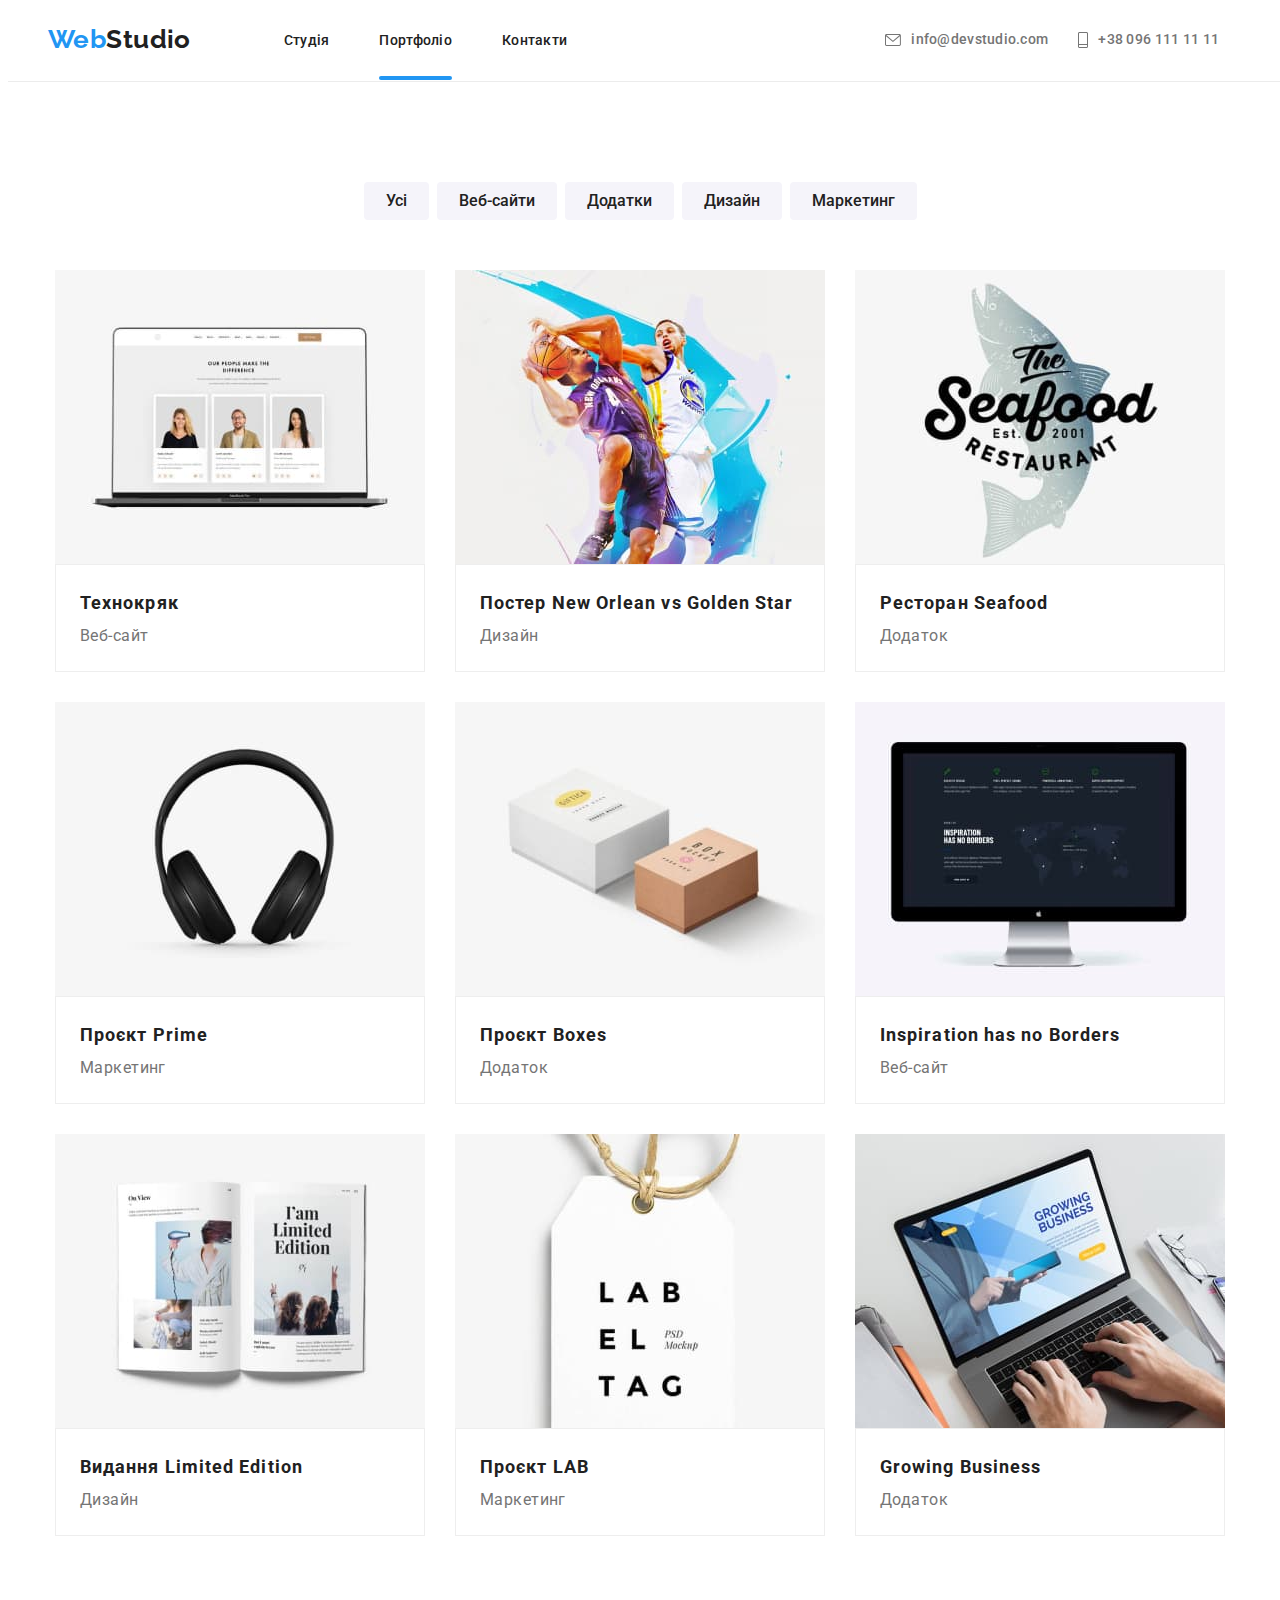
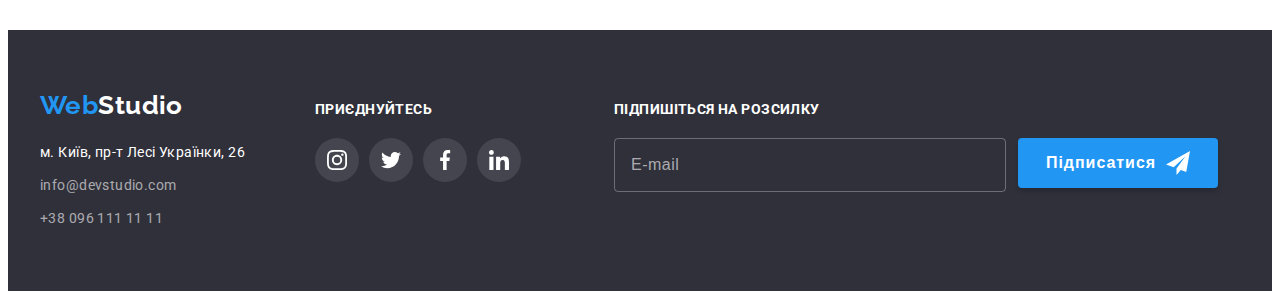
==== portfolio.html @ a0967f80 "start" ====
<!DOCTYPE html>
<html lang="uk">
    <head>
        <meta charset="UTF-8">
        <meta http-equiv="X-UA-Compatible" content="IE=edge">
        <meta name="viewport" content="width=device-width, initial-scale=1.0">
        
        <link rel="preconnect" href="https://fonts.googleapis.com">
        <link rel="preconnect" href="https://fonts.gstatic.com" crossorigin>
        <link href="https://fonts.googleapis.com/css2?family=Raleway:wght@700&family=Roboto:wght@400;500;700;900&display=swap" rel="stylesheet">

        <link rel="stylesheet" href="https://cdnjs.cloudflare.com/ajax/libs/modern-normalize/1.1.0/modern-normalize.min.css" integrity="sha512-wpPYUAdjBVSE4KJnH1VR1HeZfpl1ub8YT/NKx4PuQ5NmX2tKuGu6U/JRp5y+Y8XG2tV+wKQpNHVUX03MfMFn9Q==" crossorigin="anonymous" referrerpolicy="no-referrer" />

        <link rel="stylesheet" href="./styles/styles.css">

        <title>WebStudio</title>
    </head>

    <body>
      <header class="header">
        <div class="container">
          <nav class="header-navigation">
            <a class="logo header-logo" href="index.html"> Web<span class="word-studio-1">Studio</span></a>
              <ul class="header-list">
                <li class="header-item"><a class="header-link" href="index.html">Студія</a></li>
                <li class="header-item"><a class="header-link current" href="portfolio.html">Портфоліо</a></li>
                <li class="header-item"><a class="header-link" href="#contacts">Контакти</a></li>
              </ul>
  
            <div class="header-contacts">
              <ul class="header-contacts-list">
                <li class="header-contacts-item">
                  <a class="contact-link" href="mailto:info@devstudio.com">
                    <svg width="16" height="12">
                      <use href="./img/icons.svg#icon-mail-icon"></use>
                    </svg>
                      info@devstudio.com
                  </a>
                </li>
                <li class="header-contacts-item">
                  <a class="contact-link" href="tel:+380961111111">
                    <svg width="10" height="16">
                      <use href="./img/icons.svg#icon-phone-icon"></use>
                    </svg>
                      +38 096 111 11 11
                  </a>
                </li>
              </ul>
            </div>
          </nav>
        </div>
      </header>

      <main>
        <section class="project">
          <div class="container filter-container">
            <ul class="filter-list">
              <li class="filter-item"> 
                <button class="filter-btn" type="button"> <span class="btn-title">Усі</span></button>
              </li>
              <li class="filter-item">
                <button class="filter-btn" type="button"> <span class="btn-title">Веб-сайти</span></button>
              </li>
              <li class="filter-item">
                <button class="filter-btn" type="button"> <span class="btn-title">Додатки</span></button>
              </li>
              <li class="filter-item">
                <button class="filter-btn" type="button"> <span class="btn-title">Дизайн</span></button>
              </li>
              <li class="filter-item">
                <button class="filter-btn" type="button"> <span class="btn-title">Маркетинг</span></button>        
              </li>
            </ul>
          </div>

          <div class="container">       
            <ul class="project-list">
              <li class="project-item">
                <a class="project-link" href="">
                  <div class="project-card">
                      <div class="project-definition">
                        <img src="./img-portfolio/portfolio-1.jpg" alt="Візуальне зображення сайту Технокряк" width="370" height="294">
                        <p class="definition-text">Ресурс пропонує комплексні пропозиції з різним рівнем функціоналу та сервісів. Все це дозволить відвідувачу отримати вичерпні відомості про компанію чи приватну особу.</p>
                      </div>
                    <div class="portfolio-description">
                      <h3 class="project-name">Технокряк</h3> 
                      <p class="project-type">Веб-сайт</p>
                    </div>
                  </div>
                </a>
              </li>

              <li class="project-item">
                <a class="project-link" href="">
                  <div class="project-card">
                    <div class="project-definition">
                        <img src="./img-portfolio/portfolio-2.jpg" alt="Баскетболіст New Orlean та Golden Star" width="370" height="294">
                        <p class="definition-text">Ресурс пропонує комплексні пропозиції з різним рівнем функціоналу та сервісів. Все це дозволить відвідувачу отримати вичерпні відомості про компанію чи приватну особу.</p>
                      </div>
                    <div class="portfolio-description">
                      <h3 class="project-name">Постер New Orlean vs Golden Star</h3> 
                      <p class="project-type">Дизайн</p>
                    </div>
                  </div>
                </a>
              </li>

              <li class="project-item">
                <a class="project-link" href="">
                  <div class="project-card">
                    <div class="project-definition">
                        <img src="./img-portfolio/portfolio-3.jpg" alt="Візуальне зображення ресторан Seafood на фоні форелі" width="370" height="294">
                        <p class="definition-text">Ресурс пропонує комплексні пропозиції з різним рівнем функціоналу та сервісів. Все це дозволить відвідувачу отримати вичерпні відомості про компанію чи приватну особу.</p>
                      </div>
                    <div class="portfolio-description">
                      <h3 class="project-name">Ресторан Seafood</h3> 
                      <p class="project-type">Додаток</p>
                    </div>
                  </div>
                </a>
              </li>

              <li class="project-item">
                <a class="project-link" href="">
                  <div class="project-card">
                    <div class="project-definition">
                        <img src="./img-portfolio/portfolio-4.jpg" alt="Чорні навушників" width="370" height="294">
                        <p class="definition-text">Ресурс пропонує комплексні пропозиції з різним рівнем функціоналу та сервісів. Все це дозволить відвідувачу отримати вичерпні відомості про компанію чи приватну особу.</p>
                      </div>
                    <div class="portfolio-description">
                      <h3 class="project-name">Проєкт Prime</h3> 
                      <p class="project-type">Маркетинг</p>
                    </div>
                  </div>
                </a>
              </li>

              <li class="project-item">
                <a class="project-link" href="">
                  <div class="project-card">
                    <div class="project-definition">
                        <img src="./img-portfolio/portfolio-5.jpg" alt="Білий та коричневий підручники" width="370" height="294">
                        <p class="definition-text">Ресурс пропонує комплексні пропозиції з різним рівнем функціоналу та сервісів. Все це дозволить відвідувачу отримати вичерпні відомості про компанію чи приватну особу.</p>
                      </div>
                    <div class="portfolio-description">
                      <h3 class="project-name">Проєкт Boxes</h3> 
                      <p class="project-type">Додаток</p>
                    </div>
                  </div>
                </a>
              </li>

              <li class="project-item">
                <a class="project-link" href="">
                  <div class="project-card">
                    <div class="project-definition">
                        <img src="./img-portfolio/portfolio-6.jpg" alt="Монітор iMac з візуальним зображенням сайту Inspiration has no Borders" width="370" height="294">
                        <p class="definition-text">Ресурс пропонує комплексні пропозиції з різним рівнем функціоналу та сервісів. Все це дозволить відвідувачу отримати вичерпні відомості про компанію чи приватну особу.</p>
                      </div>
                    <div class="portfolio-description">
                      <h3 class="project-name">Inspiration has no Borders</h3> 
                      <p class="project-type">Веб-сайт</p>
                    </div>
                  </div>
                </a>
              </li>

              <li class="project-item">
                <a class="project-link" href="">
                  <div class="project-card">
                    <div class="project-definition">
                        <img src="./img-portfolio/portfolio-7.jpg" alt="Дві розгорнуті сторінки журналу Limited Edition" width="370" height="294">
                        <p class="definition-text">Ресурс пропонує комплексні пропозиції з різним рівнем функціоналу та сервісів. Все це дозволить відвідувачу отримати вичерпні відомості про компанію чи приватну особу.</p>
                      </div>
                    <div class="portfolio-description">
                      <h3 class="project-name">Видання Limited Edition</h3> 
                      <p class="project-type">Дизайн</p>
                    </div>
                  </div >
                </a>
              </li>

              <li class="project-item">
                <a class="project-link" href="">
                  <div class="project-card">
                    <div class="project-definition">
                        <img src="./img-portfolio/portfolio-8.jpg" alt="Біла паперова бірка з логотипом LAB" width="370" height="294">
                        <p class="definition-text">Ресурс пропонує комплексні пропозиції з різним рівнем функціоналу та сервісів. Все це дозволить відвідувачу отримати вичерпні відомості про компанію чи приватну особу.</p>
                      </div>
                    <div class="portfolio-description">
                      <h3 class="project-name">Проєкт LAB</h3> 
                      <p class="project-type">Маркетинг</p>
                    </div>
                  </div>
                </a>
              </li>

              <li class="project-item">
                <a class="project-link" href="">
                  <div class="project-card">
                    <div class="project-definition">
                        <img src="./img-portfolio/portfolio-9.jpg" alt="Візуальне зображення роботи за комп'ютером з сайтом Growing Business" width="370" height="294">
                        <p class="definition-text">Ресурс пропонує комплексні пропозиції з різним рівнем функціоналу та сервісів. Все це дозволить відвідувачу отримати вичерпні відомості про компанію чи приватну особу.</p>
                      </div>
                    <div class="portfolio-description">
                      <h3 class="project-name">Growing Business</h3> 
                      <p class="project-type">Додаток</p>
                    </div>
                  </div>
                </a>
              </li>
            </ul>
          </div>  
        </section>   
      </main>

      <footer>
        <div class="footer-container container">
          <div class="footer-logo-contacts">
            <a class="logo footer-logo" href="index.html"> Web<span class="word-studio-2">Studio</span></a>
              <address id="contacts">
                <ul>
                  <li class="contact-item"><a class="adds" href="https://goo.gl/maps/CPtrU1FHBa2aNyZL9" target="_blank" rel="noopener noreferrer nofollow" >м. Київ, пр-т Лесі Українки, 26 </a></li>
                  <li class="contact-item"><a class="footer-contact-link" href="mailto:info@devstudio.com">info@devstudio.com</a></li>
                  <li class="contact-item"><a class="footer-contact-link" href="tel:+380961111111">+38 096 111 11 11</a></li>
                </ul>
              </address>
          </div>

          <div class="footer-soc-networks">
            <h3 class="footer-soc-title">приєднуйтесь</h3>
              <ul class="footer-soc-list">
                <li class="footer-soc-item">
                  <a href="" class="footer-soc-link">
                    <svg class="footer-soc-icon" width="20" height="20">
                      <use href="./img/icons.svg#icon-instagram"></use>
                    </svg>
                  </a>
                </li>
                <li class="footer-soc-item">
                  <a href="" class="footer-soc-link">
                    <svg class="footer-soc-icon" width="20" height="20">
                      <use href="./img/icons.svg#icon-twitter"></use>
                    </svg>
                  </a>
                </li>
                <li class="footer-soc-item">
                  <a href="" class="footer-soc-link">
                    <svg class="footer-soc-icon" width="20" height="20">
                      <use href="./img/icons.svg#icon-facebook"></use>
                    </svg>
                  </a>
                </li>
                <li class="footer-soc-item">
                  <a href="" class="footer-soc-link">
                    <svg class="footer-soc-icon" width="20" height="20">
                      <use href="./img/icons.svg#icon-linkedin"></use>
                    </svg>
                  </a>
                </li>
              </ul>
          </div>
          <div class="footer-subscription">
            <form class="footer-form">
            <label for="footer-user-email" class="footer-subscription-title">Підпишіться на розсилку</label>
            <div class="footer-field">
              <input 
              type="email"
              name="footer-user-email"
              class="footer-input"
              placeholder="E-mail"
              id="footer-user-email"
              required
              >
                <button type="submit" class="footer-submit">Підписатися
                  <svg class="footer-input-icon" width="24" height="24">
                    <use href="./img/icons.svg#icon-send"></use>
                  </svg>
                </button>
            </div>
          </form>
          </div>
        </div>
      </footer>
    </body>
</html>
---- styles/styles.css ----
/*---------- scroll ----------*/

html {
  scroll-behavior: smooth;
}

/*---------- root ----------*/

:root {
  --primary-text-color: #757575;
  --secondary-text-color: #212121;
  --white-color:  #FFFFFF;
  --black-color: #000000;
  --background-our-team: #F5F4FA;
  --background-hero-footer: #2F303A;
  --accent-color: #2196F3;
  --button-active: #188CE8;
  --body-color: #F5F5F5;
  --bottom-color: #ECECEC;
  --icon-color: #AFB1B8;
  --projects-description: rgba(47, 48, 58, 0.8);
  --portfolio-definition: rgba(33, 150, 243, 0.9);
  --overlay: rgba(0, 0, 0, 0.2);
  --animation: 250ms cubic-bezier(0.4, 0, 0.2, 1);
  --modal-border-color: rgba(33, 33, 33, 0.2);
  --placeholder-color: rgba(117, 117, 117, 0.5);
}

body { 
  font-family: 'Roboto', sans-serif;
  font-size: 14px;
  letter-spacing: 0.03em;
  background-color: var(--white-color);
  padding-top: 80px;
}

p,
h1,
h2,
h3,
h4,
h5,
h6 {
  margin: 0;
}

ul,
ol {
  margin: 0;
  padding-left: 0;
}

button {
  cursor: pointer;
}

address {
  font-style: normal;
}

img {
  display: block;
  max-width: 100%;
  height: auto;
}

a {
  text-decoration: none;
}

ul {
  list-style: none;
}

/*-------------------- header --------------------*/

.container {
  width: 1200px;
  padding-left: 15px;
  padding-right: 15px;
  margin: 0 auto;
}

.visually-hidden {
  position: absolute;
  white-space: nowrap;
  width: 1px;
  height: 1px;
  overflow: hidden;
  border: 0;
  padding: 0;
  clip: rect(0 0 0 0);
  clip-path: inset(50%);
  margin: -1px;
}

.header {
  background: var(--white-color);
  flex-direction: row;
  border-bottom-width: 1px;
  border-bottom-style: solid;
  border-bottom-color: var(--bottom-color);
  position: fixed;
  width: 100%;
  top: 0;
  z-index: 5;
}

/*---------- header-navigation ----------*/

.header-navigation {
  display: flex;
}

.logo {
  font-family: 'Raleway';
  font-weight: 700;
  font-size: 26px;
  line-height: 1.19;
  color: var(--accent-color);
}

.header-logo{
  padding-top: 24px;
  padding-bottom: 25px;
}

.word-studio-1 {
  color: var(--secondary-text-color);
}

.header-list {
  padding: 32px 318px 32px 93px;
  display: flex;
  gap: 50px;
}

.header-link {
  font-weight: 500;
  line-height: 1.14;
  letter-spacing: 0.02em;
  color: var(--secondary-text-color);
  gap: 50px;
  position: relative;
  transition: color var(--animation);
}

.header-link:hover,
.header-link:focus,
.current:visited {
  color: var(--accent-color);
}

.current:after {
  content: '';
  display: block;
  width: 100%;
  height: 4px;
  background-color: var(--accent-color);
  border-radius: 2px;
  bottom: -32px;
  position: absolute;
}

/*---------- header-contacts ----------*/

.header-contacts {
  padding-top: 32px;
  padding-bottom: 32px;
}

.header-contacts-list {
  display: flex;
  gap: 30px;
}

.contact-link {
font-weight: 500;
line-height: 1.14;
letter-spacing: 0.02em;
color: var(--primary-text-color);
fill: currentColor;
display: flex;
align-items:center;
gap: 10px;
transition: color var(--animation);
}

.contact-link:hover,
.contact-link:focus {
  color: var(--accent-color);
}

/*-------------------- hero --------------------*/

/*---------- banner ----------*/

.banner {
  background: var(--background-hero-footer);
  padding: 200px 0;
  background-image: linear-gradient(
  rgba(47, 48, 58, 0.4),
  rgba(47, 48, 58, 0.4)),
  url(../img/hero-bg.jpg);
  background-repeat: no-repeat;
  background-position: center;
  background-size: cover;
  max-width: 1600px;
  margin: 0 auto;
}

.banner-title {
  font-weight: 900;
  font-size: 44px; 
  line-height: 1.36; 
  text-align: center;
  letter-spacing: 0.06em;
  text-transform: uppercase;
  color: var(--white-color);
  width: 696px;
  margin: 0 auto;
}

.banner-button {
  border: 0;
  border-radius: 0;
  font-family: 'Roboto';
  font-weight: 700;
  font-size: 16px;
  line-height: 1.88;
  text-align: center;
  letter-spacing: 0.06em;
  color: var(--white-color);
  background-color: var(--accent-color);
  cursor: pointer;
  margin: 0 auto;
  display: block;
  margin-top: 30px;
  padding: 10px 32px;
  box-shadow: 0px 4px 4px rgba(0, 0, 0, 0.15);
  border-radius: 4px;
}

.banner-button:hover {
  background-color: var(--button-active);
  transition: background-color var(--animation);
}

/*---------- hero-list -----------*/

.hero {
  padding-top: 94px;
}

.hero-list {
  height: 248px;
  display: flex;
  gap: 30px;
}

.hero-item {
  width: 270px;
}

.hero-item:nth-child(2),
.hero-item:nth-child(3) {
  height: 224px;
}

.hero-icon-box {
  width: 270px;
  height: 120px;
  margin-bottom: 30px;
  background: var(--background-our-team);
  border-radius: 4px;
  display: flex;
  align-items: center;
  justify-content: center;
}

.hero-title {
  font-weight: 700;
  font-size: 14px;
  line-height: 1.14;
  text-transform: uppercase;
  color: var(--secondary-text-color);
  margin-bottom: 10px;
}

.hero-text {
  line-height: 1.71;
  color: var(--primary-text-color);
}

/*---------- hero-projects -----------*/

.projects,
.partners {
  padding-top: 94px;
  padding-bottom: 94px;
}

.projects-title,
.team-title,
.partners-title {
  font-weight: 700;
  font-size: 36px;
  line-height: 1.17;
  text-align: center;
  color: var(--secondary-text-color);
  margin-bottom: 50px;
}

.projects-list {
  display: flex;
  gap: 30px;
  justify-content: space-evenly;
}

.projects-card {
  position: relative;
}

.projects-description {
  position: absolute;
  bottom: 0;
  display: flex;
  align-items: center;
  justify-content: center;
  width: 100%;
  height: 70px;
  background: var(--projects-description);
  text-transform: uppercase;
  color: var(--white-color);
}

/*---------- hero-team-list -----------*/

.team {
  background: var(--background-our-team);
  padding-top: 94px;
  padding-bottom: 94px;
}

.team-list {
  display: flex;
  gap: 30px;
  justify-content: space-evenly;
}

.team-item {
  box-shadow: 0px 1px 3px rgba(0, 0, 0, 0.12), 0px 1px 1px rgba(0, 0, 0, 0.14), 0px 2px 1px rgba(0, 0, 0, 0.2);
  border-radius: 0px 0px 4px 4px;
  width: calc((100%-90px)/4);
  text-align: center;
}

.description {
  background: var(--white-color);
  padding-top: 30px;
  padding-bottom: 30px;
  align-items: center;
}

.team-name {
  font-weight: 500;
  font-size: 16px;
  line-height: 1.19;
  color: var(--secondary-text-color);
  margin-bottom: 10px;
  padding-left: auto;
  padding-right: auto;
}

.team-position {
  margin-bottom: 16px;
  font-size: 16px;
  line-height: 1.19;
  color: var(--primary-text-color);
}

.team-soc-list {
  display: flex;
  justify-content: center;
  gap: 10px;
}

.team-soc-item {
  width: 44px;
  height: 44px;
}

.team-soc-link {
  width: 100%;
  height: 100%;
  background: var(--white-color);
  border-radius: 50%;
  display: flex;
  align-items: center;
  justify-content: center;
  fill: var(--icon-color);
  transition: background-color var(--animation), fill var(--animation);
}

.team-soc-link:hover,
.team-soc-link:focus {
  background-color: var(--accent-color);
  fill: var(--white-color);
}

/*---------- hero-partners-list -----------*/

.partners-list {
  display: flex;
  gap: 30px;
}

.partners-item {
  width: calc((100% - 150px) / 6);
  height: 92px;
}

.partners-link {
  width: 100%;
  height: 100%;
  border: 1px solid var(--icon-color);
  border-radius: 4px;
  display: flex;
  align-items: center;
  justify-content: center;
  transition: border-color var(--animation);
}

.partners-link:hover,
.partners-link:focus {
  border-color: var(--accent-color);
}

.partners-icon {
  fill: var(--icon-color);
  transition: fill var(--animation);
}

.partners-link:hover .partners-icon,
.partners-link:focus .partners-icon{
  fill: var(--accent-color);
}

/*-------------------- portfolio --------------------*/

/*---------- portfolio-filter-list ----------*/

main {
  color: var(--background-our-team);
}

.project {
  padding-bottom: 94px;
  padding-top: 94px;
}

.filter-container {
margin-bottom: 50px;
}

.filter-list {
  display: flex;
  gap: 8px;
  justify-content: center;
}

.filter-btn {
  border: 0;
  border-radius: 0;
  color: var(--secondary-text-color);
  background: var(--background-our-team);
  cursor: pointer;
  margin: 0 auto;
  display: block;
  padding: 6px 22px;
  border-radius: 4px;
  transition: color var(--animation), background-color var(--animation), box-shadow var(--animation);
}

.filter-btn:hover,
.filter-btn:focus,
.filter-btn:visited {
  color: var(--white-color);
  background-color: var(--accent-color);
  box-shadow: 0px 3px 1px rgba(0, 0, 0, 0.1), 
              0px 1px 2px rgba(0, 0, 0, 0.08), 
              0px 2px 2px rgba(0, 0, 0, 0.12);
}

.btn-title {
  font-family: 'Roboto';
  font-weight: 500;
  font-size: 16px;
  line-height: 1.62;
  text-align: center;
}

/*---------- portfolio-projects-list ----------*/

.project-list {
  display: flex;
  flex-wrap: wrap;
  justify-content: center;
  gap: 30px;
}

.project-item:hover .definition-text {
  transform: translateY(0);
}

.project-card {
  transition: box-shadow var(--animation);
}

.project-card:hover,
.project-card:focus {
  box-shadow: 0px 1px 1px rgba(0, 0, 0, 0.12), 
              0px 4px 4px rgba(0, 0, 0, 0.06), 
              1px 4px 6px rgba(0, 0, 0, 0.16);
}

.project-definition {
  position: relative;
  overflow: hidden;
  transition: opacity var(--animation);
}

.definition-text {
  position: absolute;
  top: 0;
  left: 0;
  padding: 63px 24px;
  color: var(--white-color);
  font-size: 18px;
  line-height: 1.56;
  background-color: var(--portfolio-definition);
  height: 100%;
  transform: translateY(100%);
  transition: transform var(--animation);
  overflow: auto;
}

.portfolio-description {
  background: var(--white-color);
  padding: 20px 24px;
  border: 1px solid #EEEEEE;
}

.project-name {
  font-weight: 700;
  font-size: 18px;
  line-height: 2.0;
  letter-spacing: 0.06em;
  color: var(--secondary-text-color);
}

.project-type {
  font-size: 16px;
  line-height: 1.88;
  color: var(--primary-text-color); 
}

/*-------------------- footer --------------------*/

footer {
  background: var(--background-hero-footer);
  padding-top: 60px;
  padding-bottom: 60px;
}

.footer-container {
  display: flex;
  align-items: baseline;
}

/*---------- footer-logo-contacts ----------*/

.footer-logo {
  display: block;
  margin-bottom: 20px;
}

.word-studio-2 {
  color: var(--white-color);
}

address{
  display: flex;
  gap: 70px;
}

.contact-item:not(:last-child) {
  margin-bottom: 9px;
}

.adds {
  font-style: normal;
  line-height: 1.71;
  color: var(--white-color);
  transition: color var(--animation);
}

.adds:hover,
.adds:focus {
  color: var(--accent-color);
}

.footer-contact-link {
  font-style: normal;
  font-weight: 400;
  line-height: 1.71;
  color: rgba(255, 255, 255, 0.6);
  transition: color var(--animation);
}

.footer-contact-link:hover,
.footer-contact-link:focus {
  color: var(--accent-color);
}

/*---------- footer-soc-networks ----------*/

.footer-soc-networks {
  margin-left: 70px;
}

.footer-soc-title,
.footer-subscription-title {
font-weight: 700;
font-size: 14px;
line-height: 1.14;
text-transform: uppercase;
color: var(--white-color);
margin-bottom: 20px;
}

.footer-soc-list {
  display: flex;
  justify-content: center;
  gap: 10px;
}

.footer-soc-item {
  width: 44px;
  height: 44px;
}

.footer-soc-link {
  width: 100%;
  height: 100%;
  background: rgba(255, 255, 255, 0.1);
  border-radius: 50%;
  display: flex;
  align-items: center;
  justify-content: center;
  fill: var(--white-color);
  transition: background-color var(--animation), fill var(--animation);
}

.footer-soc-link:hover,
.footer-soc-link:focus {
  background-color: var(--accent-color);
  fill: var(--white-color);
}

/*---------- footer-subscription ----------*/

.footer-subscription {
  margin-left: 93px;
}

.footer-field {
  margin-top: 20px;
  display: flex;
}

.footer-input {
  width: 358px;
  height: 50px;
  padding-left: 16px;
  padding-right: 16px;
  background-color: transparent;
  color: var(--white-color);
  border: 1px solid rgba(255, 255, 255, 0.3);
  border-radius: 4px;
  outline: transparent;
  transition: border-color var(--animation);
}

.footer-input:focus {
  border-color: var(--accent-color);
}

.footer-input::placeholder {
  font-size: 16px;
  line-height: 1.25;
  letter-spacing: 0.03em;
  color: rgba(255, 255, 255, 0.6);
}

.footer-submit {
  width: 200px;
  height: 50px;
  font-weight: 700;
  font-size: 16px;
  line-height: 1.88;
  letter-spacing: 0.06em;
  color: var(--white-color);
  background-color: var(--accent-color);
  box-shadow: 0px 4px 4px rgba(0, 0, 0, 0.15);
  border-radius: 4px;
  border: transparent;
  display: flex;
  justify-content: center;
  align-items: center;
  margin-left: 12px;
  transition: background-color var(--animation);
}

.footer-submit:hover {
  background-color: var(--button-active);
}

.footer-input-icon {
  fill: var(--white-color);
  margin-left: 10px;
}

/*---------- modal window ----------*/

.backdrop {
  height: 100%;
  width: 100%;
  top: 0;
  position: fixed;
  z-index: 10;
  background-color: var(--overlay);
  transition: opacity var(--animation), visibility var(--animation);
}

.modal {
  width: 528px;
  min-height: 581px;
  background-color: var(--white-color);
  box-shadow: 0px 1px 3px rgba(0, 0, 0, 0.12), 
              0px 1px 1px rgba(0, 0, 0, 0.14), 
              0px 2px 1px rgba(0, 0, 0, 0.2);
  border-radius: 4px;
  position: absolute;
  top: 50%;
  left: 50%;
  bottom: 50%;
  transform: translate(-50%,-50%);
  transition: transform var(--animation), border-radius var(--animation);
}

.modal-close {
  width: 30px;
  height: 30px;
  background-color: var(--white-color);
  border: 1px solid rgba(0, 0, 0, 0.1);
  border-radius: 50%;
  position: absolute;
  top: 8px;
  right: 8px;
  display: flex;
  align-items: center;
  justify-content: center;
  cursor: pointer;
  transition: fill var(--animation);
}

.modal-close:hover,
.modal-close:focus {
  fill: var(--accent-color);
}

.backdrop.is-hidden {
  opacity: 0;
  visibility: hidden;
  pointer-events: none;
}

.backdrop.is-hidden .modal {
  transform: translate(-50%, -50%);
  border-radius: 50%;
}

/*---------- modal window content----------*/

.modal-title {
  font-weight: 700;
  font-size: 20px;
  line-height: calc(23/20);
  color: var(--secondary-text-color);
  text-align: center;
  margin-top: 40px;
}

.modal-form {
  margin-top: 12px;
  margin-bottom: 40px;
  margin-left: 40px;
  margin-right: 40px;
}

.modal-field {
  margin-top: 10px;
  margin-bottom: 10px;
}

.modal-field-comment {
  margin-top: 10px;
  margin-bottom: 20px;
}

.input-label {
  display: block;
  font-size: 12px;
  line-height: calc(14/12);
  letter-spacing: 0.01em;
  color: var(--secondary-text-color);
  margin-bottom: 4px;
}

.input-wrap {
  position: relative;
  margin-top: px;
}

.modal-input {
  width: 100%;
  height: 40px;
  border: 1px solid var(--modal-border-color);
  border-radius: 4px;
  line-height: calc(14/12);
  letter-spacing: 0.01em;
  padding-left: 42px;
  padding-right: 15px;
  outline: transparent;
  transition: border-color var(--animation);
}

.modal-input:focus,
.modal-text:focus {
  border-color: var(--accent-color);
}

.modal-input-icon {
  position: absolute;
  left: 20px;
  top: 50%;
  transform: translateY(-50%);
  transition: fill var(--animation);
}

.modal-input:focus + .modal-input-icon {
  fill: var(--accent-color);
}

.modal-input::placeholder,
.modal-text::placeholder {
  font-size: 12px;
  color: var(--placeholder-color);
}

.modal-text {
  width: 100%;
  height: 120px;
  border: 1px solid var(--modal-border-color);
  border-radius: 4px;
  padding: 12px;
  resize: none;
  outline: transparent;
  transition: border-color var(--animation);
}

.checkbox-label {
  font-size: 14px;
  line-height: 1.71;
  color: var(--primary-text-color);
  display: flex;
  align-items: center;
  justify-content: center;
}

.checkbox-label span {
  width: 16px;
  height: 15px;
  border: 1px solid var(--black-color);
  box-shadow: 0px 4px 4px rgba(0, 0, 0, 0.25);
  border-radius: 2px;
  margin-right: 7px;
  display: flex;
  align-items: center;
  justify-content: center;
  fill: transparent;
  transition: border-color var(--animation), fill var(--animation), background-color var(--animation);
}

.checkbox-input:checked + .checkbox-label span {
  background-color: var(--accent-color);
  border-color: transparent;
  fill: var(--white-color)
}

.checkbox-input:focus + .checkbox-label span {
  border-color: var(--accent-color);
}

.term-link {
  padding-left: 5px;
  font-size: 14px;
  line-height: 1.71;
  color: var(--accent-color);
  text-decoration: underline;
  text-decoration-skip-ink: none;
}

.modal-submit {
  outline: transparent;
  font-weight: 700;
  font-size: 16px;
  line-height: 1.88;
  text-align: center;
  letter-spacing: 0.06em;
  color: var(--white-color);
  background-color: var(--accent-color);
  cursor: pointer;
  margin: 0 auto;
  display: block;
  padding: 10px 52px;
  box-shadow: 0px 4px 4px rgba(0, 0, 0, 0.15);
  border-radius: 4px;
  margin-top: 30px;
  border: transparent;
  transition: background-color var(--animation);
}

.modal-submit:hover,
.modal-submit:focus {
  background-color: var(--button-active);
}
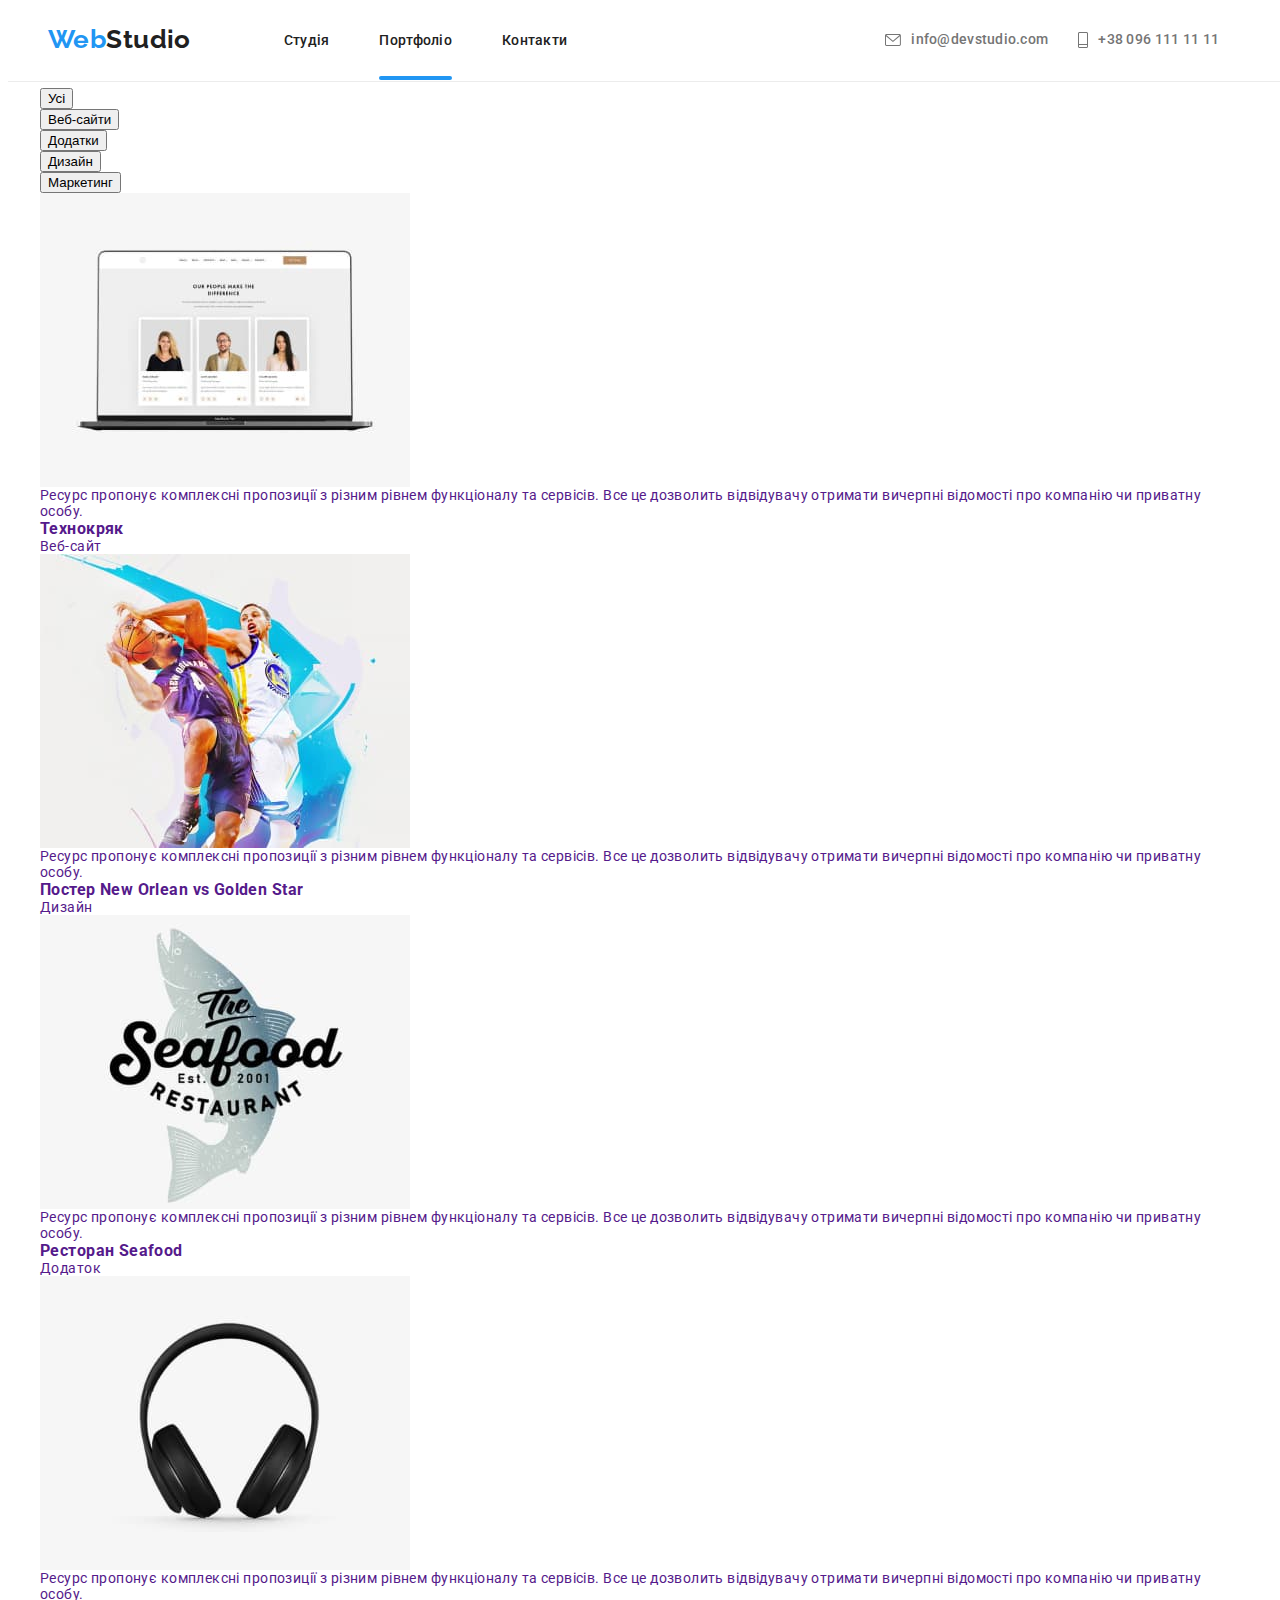
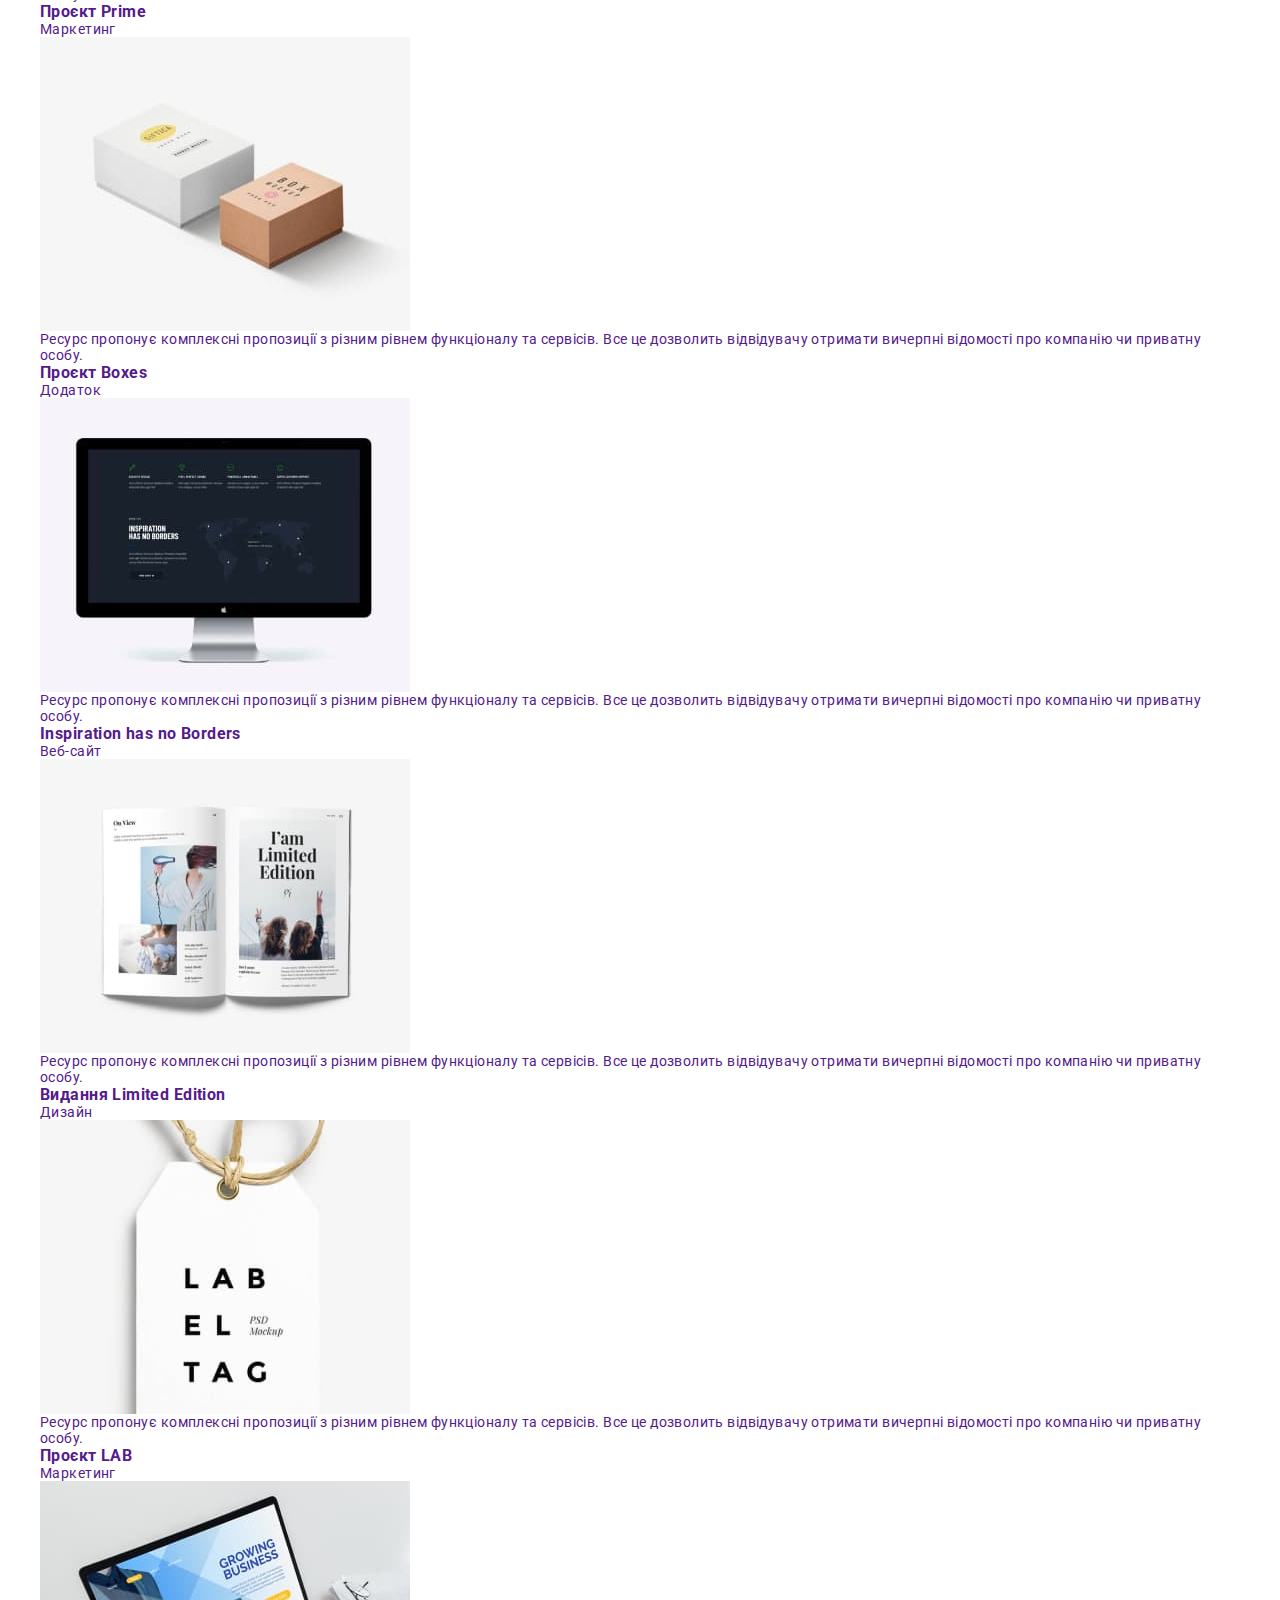
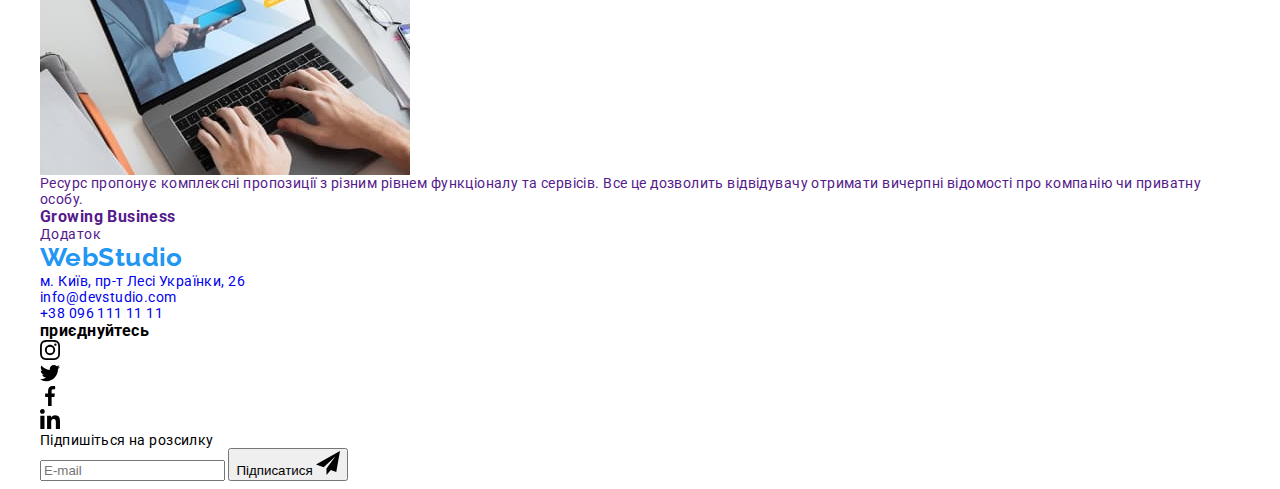
==== commit 49eaf5a3: "v 0.1" ====
--- a/portfolio.html
+++ b/portfolio.html
@@ -12,6 +12,7 @@
         <link rel="stylesheet" href="https://cdnjs.cloudflare.com/ajax/libs/modern-normalize/1.1.0/modern-normalize.min.css" integrity="sha512-wpPYUAdjBVSE4KJnH1VR1HeZfpl1ub8YT/NKx4PuQ5NmX2tKuGu6U/JRp5y+Y8XG2tV+wKQpNHVUX03MfMFn9Q==" crossorigin="anonymous" referrerpolicy="no-referrer" />
 
         <link rel="stylesheet" href="./styles/styles.css">
+        <link rel="stylesheet" href="./css/main.min.css">
 
         <title>WebStudio</title>
     </head>
--- a/styles/styles.css
+++ b/styles/styles.css
@@ -1,948 +1,44 @@
 /*---------- scroll ----------*/
-
-html {
-  scroll-behavior: smooth;
-}
 
 /*---------- root ----------*/
 
-:root {
-  --primary-text-color: #757575;
-  --secondary-text-color: #212121;
-  --white-color:  #FFFFFF;
-  --black-color: #000000;
-  --background-our-team: #F5F4FA;
-  --background-hero-footer: #2F303A;
-  --accent-color: #2196F3;
-  --button-active: #188CE8;
-  --body-color: #F5F5F5;
-  --bottom-color: #ECECEC;
-  --icon-color: #AFB1B8;
-  --projects-description: rgba(47, 48, 58, 0.8);
-  --portfolio-definition: rgba(33, 150, 243, 0.9);
-  --overlay: rgba(0, 0, 0, 0.2);
-  --animation: 250ms cubic-bezier(0.4, 0, 0.2, 1);
-  --modal-border-color: rgba(33, 33, 33, 0.2);
-  --placeholder-color: rgba(117, 117, 117, 0.5);
-}
-
-body { 
-  font-family: 'Roboto', sans-serif;
-  font-size: 14px;
-  letter-spacing: 0.03em;
-  background-color: var(--white-color);
-  padding-top: 80px;
-}
-
-p,
-h1,
-h2,
-h3,
-h4,
-h5,
-h6 {
-  margin: 0;
-}
-
-ul,
-ol {
-  margin: 0;
-  padding-left: 0;
-}
-
-button {
-  cursor: pointer;
-}
-
-address {
-  font-style: normal;
-}
-
-img {
-  display: block;
-  max-width: 100%;
-  height: auto;
-}
-
-a {
-  text-decoration: none;
-}
-
-ul {
-  list-style: none;
-}
-
 /*-------------------- header --------------------*/
-
-.container {
-  width: 1200px;
-  padding-left: 15px;
-  padding-right: 15px;
-  margin: 0 auto;
-}
-
-.visually-hidden {
-  position: absolute;
-  white-space: nowrap;
-  width: 1px;
-  height: 1px;
-  overflow: hidden;
-  border: 0;
-  padding: 0;
-  clip: rect(0 0 0 0);
-  clip-path: inset(50%);
-  margin: -1px;
-}
-
-.header {
-  background: var(--white-color);
-  flex-direction: row;
-  border-bottom-width: 1px;
-  border-bottom-style: solid;
-  border-bottom-color: var(--bottom-color);
-  position: fixed;
-  width: 100%;
-  top: 0;
-  z-index: 5;
-}
 
 /*---------- header-navigation ----------*/
 
-.header-navigation {
-  display: flex;
-}
-
-.logo {
-  font-family: 'Raleway';
-  font-weight: 700;
-  font-size: 26px;
-  line-height: 1.19;
-  color: var(--accent-color);
-}
-
-.header-logo{
-  padding-top: 24px;
-  padding-bottom: 25px;
-}
-
-.word-studio-1 {
-  color: var(--secondary-text-color);
-}
-
-.header-list {
-  padding: 32px 318px 32px 93px;
-  display: flex;
-  gap: 50px;
-}
-
-.header-link {
-  font-weight: 500;
-  line-height: 1.14;
-  letter-spacing: 0.02em;
-  color: var(--secondary-text-color);
-  gap: 50px;
-  position: relative;
-  transition: color var(--animation);
-}
-
-.header-link:hover,
-.header-link:focus,
-.current:visited {
-  color: var(--accent-color);
-}
-
-.current:after {
-  content: '';
-  display: block;
-  width: 100%;
-  height: 4px;
-  background-color: var(--accent-color);
-  border-radius: 2px;
-  bottom: -32px;
-  position: absolute;
-}
-
 /*---------- header-contacts ----------*/
-
-.header-contacts {
-  padding-top: 32px;
-  padding-bottom: 32px;
-}
-
-.header-contacts-list {
-  display: flex;
-  gap: 30px;
-}
-
-.contact-link {
-font-weight: 500;
-line-height: 1.14;
-letter-spacing: 0.02em;
-color: var(--primary-text-color);
-fill: currentColor;
-display: flex;
-align-items:center;
-gap: 10px;
-transition: color var(--animation);
-}
-
-.contact-link:hover,
-.contact-link:focus {
-  color: var(--accent-color);
-}
 
 /*-------------------- hero --------------------*/
 
 /*---------- banner ----------*/
 
-.banner {
-  background: var(--background-hero-footer);
-  padding: 200px 0;
-  background-image: linear-gradient(
-  rgba(47, 48, 58, 0.4),
-  rgba(47, 48, 58, 0.4)),
-  url(../img/hero-bg.jpg);
-  background-repeat: no-repeat;
-  background-position: center;
-  background-size: cover;
-  max-width: 1600px;
-  margin: 0 auto;
-}
-
-.banner-title {
-  font-weight: 900;
-  font-size: 44px; 
-  line-height: 1.36; 
-  text-align: center;
-  letter-spacing: 0.06em;
-  text-transform: uppercase;
-  color: var(--white-color);
-  width: 696px;
-  margin: 0 auto;
-}
-
-.banner-button {
-  border: 0;
-  border-radius: 0;
-  font-family: 'Roboto';
-  font-weight: 700;
-  font-size: 16px;
-  line-height: 1.88;
-  text-align: center;
-  letter-spacing: 0.06em;
-  color: var(--white-color);
-  background-color: var(--accent-color);
-  cursor: pointer;
-  margin: 0 auto;
-  display: block;
-  margin-top: 30px;
-  padding: 10px 32px;
-  box-shadow: 0px 4px 4px rgba(0, 0, 0, 0.15);
-  border-radius: 4px;
-}
-
-.banner-button:hover {
-  background-color: var(--button-active);
-  transition: background-color var(--animation);
-}
-
 /*---------- hero-list -----------*/
-
-.hero {
-  padding-top: 94px;
-}
-
-.hero-list {
-  height: 248px;
-  display: flex;
-  gap: 30px;
-}
-
-.hero-item {
-  width: 270px;
-}
-
-.hero-item:nth-child(2),
-.hero-item:nth-child(3) {
-  height: 224px;
-}
-
-.hero-icon-box {
-  width: 270px;
-  height: 120px;
-  margin-bottom: 30px;
-  background: var(--background-our-team);
-  border-radius: 4px;
-  display: flex;
-  align-items: center;
-  justify-content: center;
-}
-
-.hero-title {
-  font-weight: 700;
-  font-size: 14px;
-  line-height: 1.14;
-  text-transform: uppercase;
-  color: var(--secondary-text-color);
-  margin-bottom: 10px;
-}
-
-.hero-text {
-  line-height: 1.71;
-  color: var(--primary-text-color);
-}
 
 /*---------- hero-projects -----------*/
 
-.projects,
-.partners {
-  padding-top: 94px;
-  padding-bottom: 94px;
-}
-
-.projects-title,
-.team-title,
-.partners-title {
-  font-weight: 700;
-  font-size: 36px;
-  line-height: 1.17;
-  text-align: center;
-  color: var(--secondary-text-color);
-  margin-bottom: 50px;
-}
-
-.projects-list {
-  display: flex;
-  gap: 30px;
-  justify-content: space-evenly;
-}
-
-.projects-card {
-  position: relative;
-}
-
-.projects-description {
-  position: absolute;
-  bottom: 0;
-  display: flex;
-  align-items: center;
-  justify-content: center;
-  width: 100%;
-  height: 70px;
-  background: var(--projects-description);
-  text-transform: uppercase;
-  color: var(--white-color);
-}
-
 /*---------- hero-team-list -----------*/
 
-.team {
-  background: var(--background-our-team);
-  padding-top: 94px;
-  padding-bottom: 94px;
-}
-
-.team-list {
-  display: flex;
-  gap: 30px;
-  justify-content: space-evenly;
-}
-
-.team-item {
-  box-shadow: 0px 1px 3px rgba(0, 0, 0, 0.12), 0px 1px 1px rgba(0, 0, 0, 0.14), 0px 2px 1px rgba(0, 0, 0, 0.2);
-  border-radius: 0px 0px 4px 4px;
-  width: calc((100%-90px)/4);
-  text-align: center;
-}
-
-.description {
-  background: var(--white-color);
-  padding-top: 30px;
-  padding-bottom: 30px;
-  align-items: center;
-}
-
-.team-name {
-  font-weight: 500;
-  font-size: 16px;
-  line-height: 1.19;
-  color: var(--secondary-text-color);
-  margin-bottom: 10px;
-  padding-left: auto;
-  padding-right: auto;
-}
-
-.team-position {
-  margin-bottom: 16px;
-  font-size: 16px;
-  line-height: 1.19;
-  color: var(--primary-text-color);
-}
-
-.team-soc-list {
-  display: flex;
-  justify-content: center;
-  gap: 10px;
-}
-
-.team-soc-item {
-  width: 44px;
-  height: 44px;
-}
-
-.team-soc-link {
-  width: 100%;
-  height: 100%;
-  background: var(--white-color);
-  border-radius: 50%;
-  display: flex;
-  align-items: center;
-  justify-content: center;
-  fill: var(--icon-color);
-  transition: background-color var(--animation), fill var(--animation);
-}
-
-.team-soc-link:hover,
-.team-soc-link:focus {
-  background-color: var(--accent-color);
-  fill: var(--white-color);
-}
-
 /*---------- hero-partners-list -----------*/
-
-.partners-list {
-  display: flex;
-  gap: 30px;
-}
-
-.partners-item {
-  width: calc((100% - 150px) / 6);
-  height: 92px;
-}
-
-.partners-link {
-  width: 100%;
-  height: 100%;
-  border: 1px solid var(--icon-color);
-  border-radius: 4px;
-  display: flex;
-  align-items: center;
-  justify-content: center;
-  transition: border-color var(--animation);
-}
-
-.partners-link:hover,
-.partners-link:focus {
-  border-color: var(--accent-color);
-}
-
-.partners-icon {
-  fill: var(--icon-color);
-  transition: fill var(--animation);
-}
-
-.partners-link:hover .partners-icon,
-.partners-link:focus .partners-icon{
-  fill: var(--accent-color);
-}
 
 /*-------------------- portfolio --------------------*/
 
 /*---------- portfolio-filter-list ----------*/
 
-main {
-  color: var(--background-our-team);
-}
-
-.project {
-  padding-bottom: 94px;
-  padding-top: 94px;
-}
-
-.filter-container {
-margin-bottom: 50px;
-}
-
-.filter-list {
-  display: flex;
-  gap: 8px;
-  justify-content: center;
-}
-
-.filter-btn {
-  border: 0;
-  border-radius: 0;
-  color: var(--secondary-text-color);
-  background: var(--background-our-team);
-  cursor: pointer;
-  margin: 0 auto;
-  display: block;
-  padding: 6px 22px;
-  border-radius: 4px;
-  transition: color var(--animation), background-color var(--animation), box-shadow var(--animation);
-}
-
-.filter-btn:hover,
-.filter-btn:focus,
-.filter-btn:visited {
-  color: var(--white-color);
-  background-color: var(--accent-color);
-  box-shadow: 0px 3px 1px rgba(0, 0, 0, 0.1), 
-              0px 1px 2px rgba(0, 0, 0, 0.08), 
-              0px 2px 2px rgba(0, 0, 0, 0.12);
-}
-
-.btn-title {
-  font-family: 'Roboto';
-  font-weight: 500;
-  font-size: 16px;
-  line-height: 1.62;
-  text-align: center;
-}
-
 /*---------- portfolio-projects-list ----------*/
-
-.project-list {
-  display: flex;
-  flex-wrap: wrap;
-  justify-content: center;
-  gap: 30px;
-}
-
-.project-item:hover .definition-text {
-  transform: translateY(0);
-}
-
-.project-card {
-  transition: box-shadow var(--animation);
-}
-
-.project-card:hover,
-.project-card:focus {
-  box-shadow: 0px 1px 1px rgba(0, 0, 0, 0.12), 
-              0px 4px 4px rgba(0, 0, 0, 0.06), 
-              1px 4px 6px rgba(0, 0, 0, 0.16);
-}
-
-.project-definition {
-  position: relative;
-  overflow: hidden;
-  transition: opacity var(--animation);
-}
-
-.definition-text {
-  position: absolute;
-  top: 0;
-  left: 0;
-  padding: 63px 24px;
-  color: var(--white-color);
-  font-size: 18px;
-  line-height: 1.56;
-  background-color: var(--portfolio-definition);
-  height: 100%;
-  transform: translateY(100%);
-  transition: transform var(--animation);
-  overflow: auto;
-}
-
-.portfolio-description {
-  background: var(--white-color);
-  padding: 20px 24px;
-  border: 1px solid #EEEEEE;
-}
-
-.project-name {
-  font-weight: 700;
-  font-size: 18px;
-  line-height: 2.0;
-  letter-spacing: 0.06em;
-  color: var(--secondary-text-color);
-}
-
-.project-type {
-  font-size: 16px;
-  line-height: 1.88;
-  color: var(--primary-text-color); 
-}
 
 /*-------------------- footer --------------------*/
 
-footer {
-  background: var(--background-hero-footer);
-  padding-top: 60px;
-  padding-bottom: 60px;
-}
-
-.footer-container {
-  display: flex;
-  align-items: baseline;
-}
-
 /*---------- footer-logo-contacts ----------*/
-
-.footer-logo {
-  display: block;
-  margin-bottom: 20px;
-}
-
-.word-studio-2 {
-  color: var(--white-color);
-}
 
 address{
   display: flex;
   gap: 70px;
 }
 
-.contact-item:not(:last-child) {
-  margin-bottom: 9px;
-}
-
-.adds {
-  font-style: normal;
-  line-height: 1.71;
-  color: var(--white-color);
-  transition: color var(--animation);
-}
-
-.adds:hover,
-.adds:focus {
-  color: var(--accent-color);
-}
-
-.footer-contact-link {
-  font-style: normal;
-  font-weight: 400;
-  line-height: 1.71;
-  color: rgba(255, 255, 255, 0.6);
-  transition: color var(--animation);
-}
-
-.footer-contact-link:hover,
-.footer-contact-link:focus {
-  color: var(--accent-color);
-}
-
 /*---------- footer-soc-networks ----------*/
-
-.footer-soc-networks {
-  margin-left: 70px;
-}
-
-.footer-soc-title,
-.footer-subscription-title {
-font-weight: 700;
-font-size: 14px;
-line-height: 1.14;
-text-transform: uppercase;
-color: var(--white-color);
-margin-bottom: 20px;
-}
-
-.footer-soc-list {
-  display: flex;
-  justify-content: center;
-  gap: 10px;
-}
-
-.footer-soc-item {
-  width: 44px;
-  height: 44px;
-}
-
-.footer-soc-link {
-  width: 100%;
-  height: 100%;
-  background: rgba(255, 255, 255, 0.1);
-  border-radius: 50%;
-  display: flex;
-  align-items: center;
-  justify-content: center;
-  fill: var(--white-color);
-  transition: background-color var(--animation), fill var(--animation);
-}
-
-.footer-soc-link:hover,
-.footer-soc-link:focus {
-  background-color: var(--accent-color);
-  fill: var(--white-color);
-}
 
 /*---------- footer-subscription ----------*/
 
-.footer-subscription {
-  margin-left: 93px;
-}
-
-.footer-field {
-  margin-top: 20px;
-  display: flex;
-}
-
-.footer-input {
-  width: 358px;
-  height: 50px;
-  padding-left: 16px;
-  padding-right: 16px;
-  background-color: transparent;
-  color: var(--white-color);
-  border: 1px solid rgba(255, 255, 255, 0.3);
-  border-radius: 4px;
-  outline: transparent;
-  transition: border-color var(--animation);
-}
-
-.footer-input:focus {
-  border-color: var(--accent-color);
-}
-
-.footer-input::placeholder {
-  font-size: 16px;
-  line-height: 1.25;
-  letter-spacing: 0.03em;
-  color: rgba(255, 255, 255, 0.6);
-}
-
-.footer-submit {
-  width: 200px;
-  height: 50px;
-  font-weight: 700;
-  font-size: 16px;
-  line-height: 1.88;
-  letter-spacing: 0.06em;
-  color: var(--white-color);
-  background-color: var(--accent-color);
-  box-shadow: 0px 4px 4px rgba(0, 0, 0, 0.15);
-  border-radius: 4px;
-  border: transparent;
-  display: flex;
-  justify-content: center;
-  align-items: center;
-  margin-left: 12px;
-  transition: background-color var(--animation);
-}
-
-.footer-submit:hover {
-  background-color: var(--button-active);
-}
-
-.footer-input-icon {
-  fill: var(--white-color);
-  margin-left: 10px;
-}
-
 /*---------- modal window ----------*/
 
-.backdrop {
-  height: 100%;
-  width: 100%;
-  top: 0;
-  position: fixed;
-  z-index: 10;
-  background-color: var(--overlay);
-  transition: opacity var(--animation), visibility var(--animation);
-}
-
-.modal {
-  width: 528px;
-  min-height: 581px;
-  background-color: var(--white-color);
-  box-shadow: 0px 1px 3px rgba(0, 0, 0, 0.12), 
-              0px 1px 1px rgba(0, 0, 0, 0.14), 
-              0px 2px 1px rgba(0, 0, 0, 0.2);
-  border-radius: 4px;
-  position: absolute;
-  top: 50%;
-  left: 50%;
-  bottom: 50%;
-  transform: translate(-50%,-50%);
-  transition: transform var(--animation), border-radius var(--animation);
-}
-
-.modal-close {
-  width: 30px;
-  height: 30px;
-  background-color: var(--white-color);
-  border: 1px solid rgba(0, 0, 0, 0.1);
-  border-radius: 50%;
-  position: absolute;
-  top: 8px;
-  right: 8px;
-  display: flex;
-  align-items: center;
-  justify-content: center;
-  cursor: pointer;
-  transition: fill var(--animation);
-}
-
-.modal-close:hover,
-.modal-close:focus {
-  fill: var(--accent-color);
-}
-
-.backdrop.is-hidden {
-  opacity: 0;
-  visibility: hidden;
-  pointer-events: none;
-}
-
-.backdrop.is-hidden .modal {
-  transform: translate(-50%, -50%);
-  border-radius: 50%;
-}
-
 /*---------- modal window content----------*/
-
-.modal-title {
-  font-weight: 700;
-  font-size: 20px;
-  line-height: calc(23/20);
-  color: var(--secondary-text-color);
-  text-align: center;
-  margin-top: 40px;
-}
-
-.modal-form {
-  margin-top: 12px;
-  margin-bottom: 40px;
-  margin-left: 40px;
-  margin-right: 40px;
-}
-
-.modal-field {
-  margin-top: 10px;
-  margin-bottom: 10px;
-}
-
-.modal-field-comment {
-  margin-top: 10px;
-  margin-bottom: 20px;
-}
-
-.input-label {
-  display: block;
-  font-size: 12px;
-  line-height: calc(14/12);
-  letter-spacing: 0.01em;
-  color: var(--secondary-text-color);
-  margin-bottom: 4px;
-}
-
-.input-wrap {
-  position: relative;
-  margin-top: px;
-}
-
-.modal-input {
-  width: 100%;
-  height: 40px;
-  border: 1px solid var(--modal-border-color);
-  border-radius: 4px;
-  line-height: calc(14/12);
-  letter-spacing: 0.01em;
-  padding-left: 42px;
-  padding-right: 15px;
-  outline: transparent;
-  transition: border-color var(--animation);
-}
-
-.modal-input:focus,
-.modal-text:focus {
-  border-color: var(--accent-color);
-}
-
-.modal-input-icon {
-  position: absolute;
-  left: 20px;
-  top: 50%;
-  transform: translateY(-50%);
-  transition: fill var(--animation);
-}
-
-.modal-input:focus + .modal-input-icon {
-  fill: var(--accent-color);
-}
-
-.modal-input::placeholder,
-.modal-text::placeholder {
-  font-size: 12px;
-  color: var(--placeholder-color);
-}
-
-.modal-text {
-  width: 100%;
-  height: 120px;
-  border: 1px solid var(--modal-border-color);
-  border-radius: 4px;
-  padding: 12px;
-  resize: none;
-  outline: transparent;
-  transition: border-color var(--animation);
-}
-
-.checkbox-label {
-  font-size: 14px;
-  line-height: 1.71;
-  color: var(--primary-text-color);
-  display: flex;
-  align-items: center;
-  justify-content: center;
-}
-
-.checkbox-label span {
-  width: 16px;
-  height: 15px;
-  border: 1px solid var(--black-color);
-  box-shadow: 0px 4px 4px rgba(0, 0, 0, 0.25);
-  border-radius: 2px;
-  margin-right: 7px;
-  display: flex;
-  align-items: center;
-  justify-content: center;
-  fill: transparent;
-  transition: border-color var(--animation), fill var(--animation), background-color var(--animation);
-}
-
-.checkbox-input:checked + .checkbox-label span {
-  background-color: var(--accent-color);
-  border-color: transparent;
-  fill: var(--white-color)
-}
-
-.checkbox-input:focus + .checkbox-label span {
-  border-color: var(--accent-color);
-}
-
-.term-link {
-  padding-left: 5px;
-  font-size: 14px;
-  line-height: 1.71;
-  color: var(--accent-color);
-  text-decoration: underline;
-  text-decoration-skip-ink: none;
-}
-
-.modal-submit {
-  outline: transparent;
-  font-weight: 700;
-  font-size: 16px;
-  line-height: 1.88;
-  text-align: center;
-  letter-spacing: 0.06em;
-  color: var(--white-color);
-  background-color: var(--accent-color);
-  cursor: pointer;
-  margin: 0 auto;
-  display: block;
-  padding: 10px 52px;
-  box-shadow: 0px 4px 4px rgba(0, 0, 0, 0.15);
-  border-radius: 4px;
-  margin-top: 30px;
-  border: transparent;
-  transition: background-color var(--animation);
-}
-
-.modal-submit:hover,
-.modal-submit:focus {
-  background-color: var(--button-active);
-}--- a/css/main.min.css
+++ b/css/main.min.css
@@ -0,0 +1 @@
+:root{--primary-text-color: #757575;--secondary-text-color: #212121;--white-color: #FFFFFF;--black-color: #000000;--background-our-team: #F5F4FA;--background-hero-footer: #2F303A;--accent-color: #2196F3;--button-active: #188CE8;--body-color: #F5F5F5;--bottom-color: #ECECEC;--icon-color: #AFB1B8;--projects-description: rgba(47, 48, 58, 0.8);--portfolio-definition: rgba(33, 150, 243, 0.9);--overlay: rgba(0, 0, 0, 0.2);--animation: 250ms cubic-bezier(0.4, 0, 0.2, 1);--modal-border-color: rgba(33, 33, 33, 0.2);--placeholder-color: rgba(117, 117, 117, 0.5)}p,h1,h2,h3,h4,h5,h6{margin:0}ul,ol{margin:0;padding-left:0}button{cursor:pointer}address{font-style:normal}img{display:block;max-width:100%;height:auto}a{text-decoration:none}ul{list-style:none}html{scroll-behavior:smooth}body{font-family:"Roboto",sans-serif;font-size:14px;letter-spacing:.03em;background-color:var(--white-color);padding-top:80px}.visually-hidden{position:absolute;white-space:nowrap;width:1px;height:1px;overflow:hidden;border:0;padding:0;clip:rect(0 0 0 0);-webkit-clip-path:inset(50%);clip-path:inset(50%);margin:-1px}.container{width:1200px;padding-left:15px;padding-right:15px;margin:0 auto}.header{background:var(--white-color);flex-direction:row;border-bottom-width:1px;border-bottom-style:solid;border-bottom-color:var(--bottom-color);position:fixed;width:100%;top:0;z-index:5}.logo{font-family:"Raleway";font-weight:700;font-size:26px;line-height:1.19;color:var(--accent-color)}.header-logo{padding-top:24px;padding-bottom:25px}.word-studio-1{color:var(--secondary-text-color)}.header-navigation{display:flex}.header-list{padding:32px 318px 32px 93px;display:flex;gap:50px}.header-link{font-weight:500;line-height:1.14;letter-spacing:.02em;color:var(--secondary-text-color);gap:50px;position:relative;transition:color var(--animation)}.header-link:hover,.header-link:focus,.current:visited{color:var(--accent-color)}.current:after{content:"";display:block;width:100%;height:4px;background-color:var(--accent-color);border-radius:2px;bottom:-32px;position:absolute}.header-contacts{padding-top:32px;padding-bottom:32px}.header-contacts-list{display:flex;gap:30px}.contact-link{font-weight:500;line-height:1.14;letter-spacing:.02em;color:var(--primary-text-color);fill:currentColor;display:flex;align-items:center;gap:10px;transition:color var(--animation)}.contact-link:hover,.contact-link:focus{color:var(--accent-color)}.hero{padding-top:94px}.banner{background:var(--background-hero-footer);padding:200px 0;background-image:linear-gradient(rgba(47, 48, 58, 0.4), rgba(47, 48, 58, 0.4)),url(../img/hero-bg.jpg);background-repeat:no-repeat;background-position:center;background-size:cover;max-width:1600px;margin:0 auto}.banner-title{font-weight:900;font-size:44px;line-height:1.36;text-align:center;letter-spacing:.06em;text-transform:uppercase;color:var(--white-color);width:696px;margin:0 auto}.banner-button{border:0;border-radius:0;font-family:"Roboto";font-weight:700;font-size:16px;line-height:1.88;text-align:center;letter-spacing:.06em;color:var(--white-color);background-color:var(--accent-color);cursor:pointer;margin:0 auto;display:block;margin-top:30px;padding:10px 32px;box-shadow:0px 4px 4px rgba(0,0,0,.15);border-radius:4px}.banner-button:hover{background-color:var(--button-active);transition:background-color var(--animation)}.hero-list{height:248px;display:flex;gap:30px}.hero-item{width:270px}.hero-item:nth-child(2),.hero-item:nth-child(3){height:224px}.hero-icon-box{width:270px;height:120px;margin-bottom:30px;background:var(--background-our-team);border-radius:4px;display:flex;align-items:center;justify-content:center}.hero-title{font-weight:700;font-size:14px;line-height:1.14;text-transform:uppercase;color:var(--secondary-text-color);margin-bottom:10px}.hero-text{line-height:1.71;color:var(--primary-text-color)}.projects,.partners{padding-top:94px;padding-bottom:94px}.projects-title,.team-title,.partners-title{font-weight:700;font-size:36px;line-height:1.17;text-align:center;color:var(--secondary-text-color);margin-bottom:50px}.projects-list{display:flex;gap:30px;justify-content:space-evenly}.projects-card{position:relative}.projects-description{position:absolute;bottom:0;display:flex;align-items:center;justify-content:center;width:100%;height:70px;background:var(--projects-description);text-transform:uppercase;color:var(--white-color)}/*# sourceMappingURL=main.min.css.map */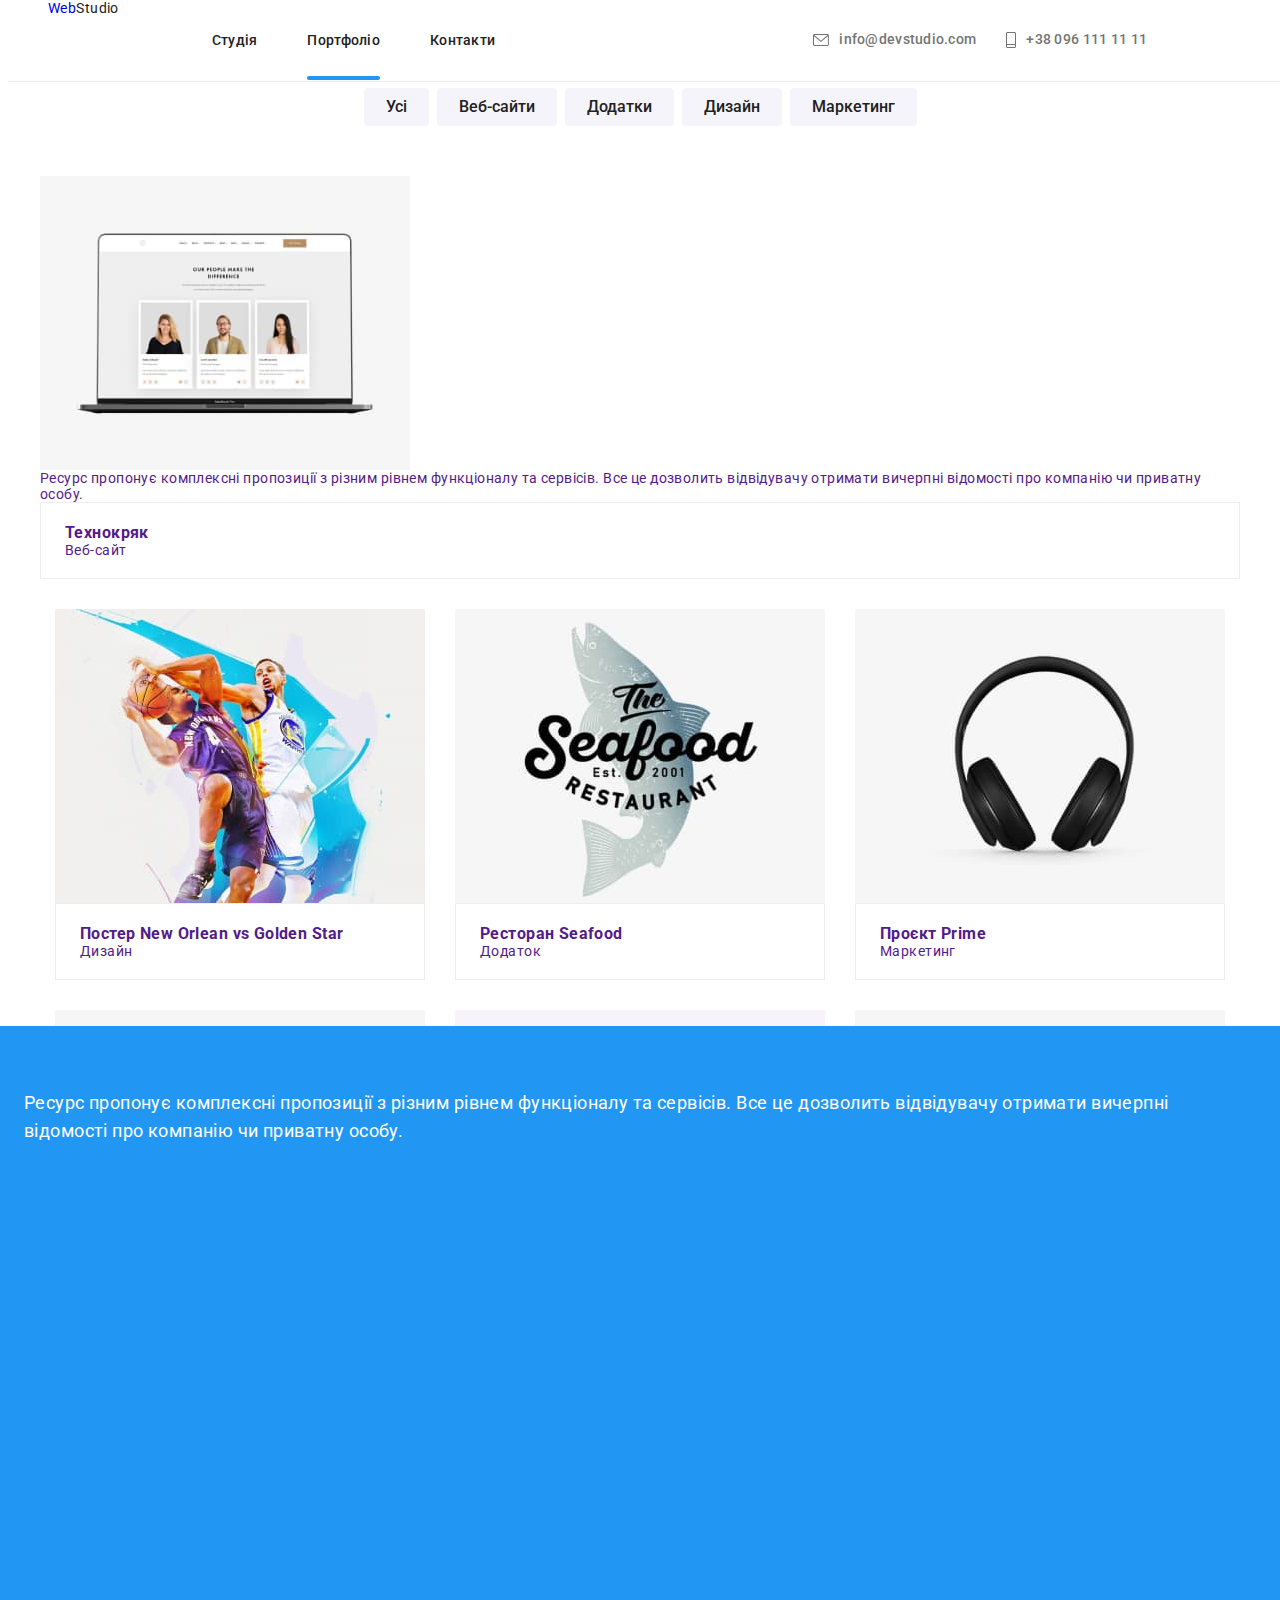
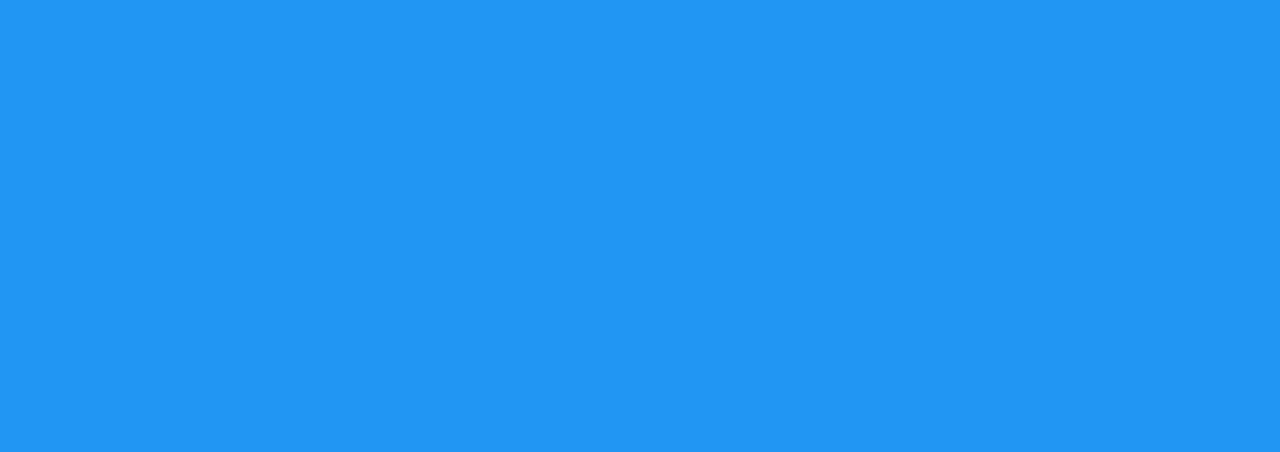
==== commit 28bd97e7: "v" ====
--- a/portfolio.html
+++ b/portfolio.html
@@ -20,30 +20,30 @@
     <body>
       <header class="header">
         <div class="container">
-          <nav class="header-navigation">
-            <a class="logo header-logo" href="index.html"> Web<span class="word-studio-1">Studio</span></a>
-              <ul class="header-list">
-                <li class="header-item"><a class="header-link" href="index.html">Студія</a></li>
-                <li class="header-item"><a class="header-link current" href="portfolio.html">Портфоліо</a></li>
-                <li class="header-item"><a class="header-link" href="#contacts">Контакти</a></li>
-              </ul>
-  
-            <div class="header-contacts">
-              <ul class="header-contacts-list">
-                <li class="header-contacts-item">
-                  <a class="contact-link" href="mailto:info@devstudio.com">
+          <nav class="navigation">
+            <a class="logo" href="index.html"> Web<span class="logo--color-light">Studio</span></a>
+            <ul class="menu">
+              <li class="menu__item"><a class="menu__link" href="index.html">Студія</a></li>
+              <li class="menu__item"><a class="menu__link current" href="portfolio.html">Портфоліо</a></li>
+              <li class="menu__item"><a class="menu__link" href="#contacts">Контакти</a></li>
+            </ul>
+      
+            <div class="contacts header__contacts">
+              <ul class="contacts__list">
+                <li class="contacts__item">
+                  <a class="contacts__link" href="mailto:info@devstudio.com">
                     <svg width="16" height="12">
                       <use href="./img/icons.svg#icon-mail-icon"></use>
                     </svg>
-                      info@devstudio.com
+                    info@devstudio.com
                   </a>
                 </li>
-                <li class="header-contacts-item">
-                  <a class="contact-link" href="tel:+380961111111">
+                <li class="contacts__item">
+                  <a class="contacts__link" href="tel:+380961111111">
                     <svg width="10" height="16">
                       <use href="./img/icons.svg#icon-phone-icon"></use>
                     </svg>
-                      +38 096 111 11 11
+                    +38 096 111 11 11
                   </a>
                 </li>
               </ul>
@@ -53,41 +53,42 @@
       </header>
 
       <main>
-        <section class="project">
-          <div class="container filter-container">
-            <ul class="filter-list">
-              <li class="filter-item"> 
-                <button class="filter-btn" type="button"> <span class="btn-title">Усі</span></button>
-              </li>
-              <li class="filter-item">
-                <button class="filter-btn" type="button"> <span class="btn-title">Веб-сайти</span></button>
-              </li>
-              <li class="filter-item">
-                <button class="filter-btn" type="button"> <span class="btn-title">Додатки</span></button>
-              </li>
-              <li class="filter-item">
-                <button class="filter-btn" type="button"> <span class="btn-title">Дизайн</span></button>
-              </li>
-              <li class="filter-item">
-                <button class="filter-btn" type="button"> <span class="btn-title">Маркетинг</span></button>        
+        <section class="galary">
+          <div class="container galary__container">
+            <ul class="galary__list">
+              <li class="galary__item"> 
+                <button class="galary__btn" type="button"> <span class="btn-title">Усі</span></button>
+              </li>
+              <li class="galary__item">
+                <button class="galary__btn" type="button"> <span class="btn-title">Веб-сайти</span></button>
+              </li>
+              <li class="galary__item">
+                <button class="galary__btn" type="button"> <span class="btn-title">Додатки</span></button>
+              </li>
+              <li class="galary__item">
+                <button class="galary__btn" type="button"> <span class="btn-title">Дизайн</span></button>
+              </li>
+              <li class="galary__item">
+                <button class="galary__btn" type="button"> <span class="btn-title">Маркетинг</span></button>        
               </li>
             </ul>
           </div>
 
-          <div class="container">       
-            <ul class="project-list">
-              <li class="project-item">
-                <a class="project-link" href="">
-                  <div class="project-card">
-                      <div class="project-definition">
-                        <img src="./img-portfolio/portfolio-1.jpg" alt="Візуальне зображення сайту Технокряк" width="370" height="294">
-                        <p class="definition-text">Ресурс пропонує комплексні пропозиції з різним рівнем функціоналу та сервісів. Все це дозволить відвідувачу отримати вичерпні відомості про компанію чи приватну особу.</p>
-                      </div>
-                    <div class="portfolio-description">
-                      <h3 class="project-name">Технокряк</h3> 
-                      <p class="project-type">Веб-сайт</p>
-                    </div>
-                  </div>
+          <div class="container cards__container">       
+            <ul class="cards__list">
+              <li class="cards__item">
+                <a class="cards__link" href="">
+                <div class="cards__wrap">
+                  <div class="cards__content">
+                    <img src="./img-portfolio/portfolio-1.jpg" alt="Візуальне зображення сайту Технокряк" width="370" height="294">
+                    <p class="cards__text">Ресурс пропонує комплексні пропозиції з різним рівнем функціоналу та сервісів. Все це дозволить відвідувачу отримати вичерпні відомості про компанію чи приватну особу.</p>
+                  </div>
+
+                  <div class="portfolio-description">
+                    <h3 class="project-name">Технокряк</h3> 
+                    <p class="project-type">Веб-сайт</p>
+                  </div>
+                </div>
                 </a>
               </li>
 
@@ -215,73 +216,76 @@
         </section>   
       </main>
 
-      <footer>
-        <div class="footer-container container">
-          <div class="footer-logo-contacts">
-            <a class="logo footer-logo" href="index.html"> Web<span class="word-studio-2">Studio</span></a>
-              <address id="contacts">
-                <ul>
-                  <li class="contact-item"><a class="adds" href="https://goo.gl/maps/CPtrU1FHBa2aNyZL9" target="_blank" rel="noopener noreferrer nofollow" >м. Київ, пр-т Лесі Українки, 26 </a></li>
-                  <li class="contact-item"><a class="footer-contact-link" href="mailto:info@devstudio.com">info@devstudio.com</a></li>
-                  <li class="contact-item"><a class="footer-contact-link" href="tel:+380961111111">+38 096 111 11 11</a></li>
-                </ul>
-              </address>
-          </div>
-
-          <div class="footer-soc-networks">
-            <h3 class="footer-soc-title">приєднуйтесь</h3>
-              <ul class="footer-soc-list">
-                <li class="footer-soc-item">
-                  <a href="" class="footer-soc-link">
-                    <svg class="footer-soc-icon" width="20" height="20">
-                      <use href="./img/icons.svg#icon-instagram"></use>
-                    </svg>
-                  </a>
-                </li>
-                <li class="footer-soc-item">
-                  <a href="" class="footer-soc-link">
-                    <svg class="footer-soc-icon" width="20" height="20">
-                      <use href="./img/icons.svg#icon-twitter"></use>
-                    </svg>
-                  </a>
-                </li>
-                <li class="footer-soc-item">
-                  <a href="" class="footer-soc-link">
-                    <svg class="footer-soc-icon" width="20" height="20">
-                      <use href="./img/icons.svg#icon-facebook"></use>
-                    </svg>
-                  </a>
-                </li>
-                <li class="footer-soc-item">
-                  <a href="" class="footer-soc-link">
-                    <svg class="footer-soc-icon" width="20" height="20">
-                      <use href="./img/icons.svg#icon-linkedin"></use>
-                    </svg>
-                  </a>
-                </li>
-              </ul>
-          </div>
-          <div class="footer-subscription">
-            <form class="footer-form">
-            <label for="footer-user-email" class="footer-subscription-title">Підпишіться на розсилку</label>
-            <div class="footer-field">
-              <input 
-              type="email"
-              name="footer-user-email"
-              class="footer-input"
-              placeholder="E-mail"
-              id="footer-user-email"
-              required
-              >
-                <button type="submit" class="footer-submit">Підписатися
-                  <svg class="footer-input-icon" width="24" height="24">
-                    <use href="./img/icons.svg#icon-send"></use>
-                  </svg>
-                </button>
+    <footer>
+      <div class="footer__container container">
+        <div class="contacts footer__contacts">
+          <a class="logo" href="index.html"> Web<span class="logo--color-dark">Studio</span></a>
+          <address id="contacts">
+            <ul>
+              <li class="footer__contacts-item"><a class="footer__adds" href="https://goo.gl/maps/CPtrU1FHBa2aNyZL9"
+                  target="_blank" rel="noopener noreferrer nofollow">м. Київ, пр-т Лесі Українки, 26 </a></li>
+              <li class="footer__contacts-item"><a class="footer__contact-link"
+                  href="mailto:info@devstudio.com">info@devstudio.com</a></li>
+              <li class="footer__contacts-item"><a class="footer__contact-link" href="tel:+380961111111">+38 096 111 11
+                  11</a></li>
+            </ul>
+          </address>
+        </div>
+    
+        <div class="footer__soc">
+          <h4 class="footer__soc-title">приєднуйтесь</h4>
+          <ul class="footer__soc-list">
+    
+            <li class="footer__soc-item">
+              <a href="" class="footer__soc-link">
+                <svg class="footer__soc-icon" width="20" height="20">
+                  <use href="./img/icons.svg#icon-instagram"></use>
+                </svg>
+              </a>
+            </li>
+    
+            <li class="footer__soc-item">
+              <a href="" class="footer__soc-link">
+                <svg class="footer__soc-icon" width="20" height="20">
+                  <use href="./img/icons.svg#icon-twitter"></use>
+                </svg>
+              </a>
+            </li>
+    
+            <li class="footer__soc-item">
+              <a href="" class="footer__soc-link">
+                <svg class="footer__soc-icon" width="20" height="20">
+                  <use href="./img/icons.svg#icon-facebook"></use>
+                </svg>
+              </a>
+            </li>
+    
+            <li class="footer__soc-item">
+              <a href="" class="footer__soc-link">
+                <svg class="footer__soc-icon" width="20" height="20">
+                  <use href="./img/icons.svg#icon-linkedin"></use>
+                </svg>
+              </a>
+            </li>
+          </ul>
+        </div>
+    
+        <div class="footer__subs">
+          <form class="subs__form">
+            <label for="footer-user-email" class="subs__title">Підпишіться на розсилку</label>
+            <div class="subs__wrap">
+              <input type="email" name="footer-user-email" class="subs__wrap-input" placeholder="E-mail"
+                id="footer-user-email" required>
+    
+              <button type="submit" class="subs__btn">Підписатися
+                <svg class="subs__btn-icon" width="24" height="24">
+                  <use href="./img/icons.svg#icon-send"></use>
+                </svg>
+              </button>
             </div>
           </form>
-          </div>
-        </div>
-      </footer>
+        </div>
+      </div>
+    </footer>
     </body>
 </html>--- a/styles/styles.css
+++ b/styles/styles.css
@@ -30,11 +30,6 @@
 
 /*---------- footer-logo-contacts ----------*/
 
-address{
-  display: flex;
-  gap: 70px;
-}
-
 /*---------- footer-soc-networks ----------*/
 
 /*---------- footer-subscription ----------*/
--- a/css/main.min.css
+++ b/css/main.min.css
@@ -1 +1 @@
-:root{--primary-text-color: #757575;--secondary-text-color: #212121;--white-color: #FFFFFF;--black-color: #000000;--background-our-team: #F5F4FA;--background-hero-footer: #2F303A;--accent-color: #2196F3;--button-active: #188CE8;--body-color: #F5F5F5;--bottom-color: #ECECEC;--icon-color: #AFB1B8;--projects-description: rgba(47, 48, 58, 0.8);--portfolio-definition: rgba(33, 150, 243, 0.9);--overlay: rgba(0, 0, 0, 0.2);--animation: 250ms cubic-bezier(0.4, 0, 0.2, 1);--modal-border-color: rgba(33, 33, 33, 0.2);--placeholder-color: rgba(117, 117, 117, 0.5)}p,h1,h2,h3,h4,h5,h6{margin:0}ul,ol{margin:0;padding-left:0}button{cursor:pointer}address{font-style:normal}img{display:block;max-width:100%;height:auto}a{text-decoration:none}ul{list-style:none}html{scroll-behavior:smooth}body{font-family:"Roboto",sans-serif;font-size:14px;letter-spacing:.03em;background-color:var(--white-color);padding-top:80px}.visually-hidden{position:absolute;white-space:nowrap;width:1px;height:1px;overflow:hidden;border:0;padding:0;clip:rect(0 0 0 0);-webkit-clip-path:inset(50%);clip-path:inset(50%);margin:-1px}.container{width:1200px;padding-left:15px;padding-right:15px;margin:0 auto}.header{background:var(--white-color);flex-direction:row;border-bottom-width:1px;border-bottom-style:solid;border-bottom-color:var(--bottom-color);position:fixed;width:100%;top:0;z-index:5}.logo{font-family:"Raleway";font-weight:700;font-size:26px;line-height:1.19;color:var(--accent-color)}.header-logo{padding-top:24px;padding-bottom:25px}.word-studio-1{color:var(--secondary-text-color)}.header-navigation{display:flex}.header-list{padding:32px 318px 32px 93px;display:flex;gap:50px}.header-link{font-weight:500;line-height:1.14;letter-spacing:.02em;color:var(--secondary-text-color);gap:50px;position:relative;transition:color var(--animation)}.header-link:hover,.header-link:focus,.current:visited{color:var(--accent-color)}.current:after{content:"";display:block;width:100%;height:4px;background-color:var(--accent-color);border-radius:2px;bottom:-32px;position:absolute}.header-contacts{padding-top:32px;padding-bottom:32px}.header-contacts-list{display:flex;gap:30px}.contact-link{font-weight:500;line-height:1.14;letter-spacing:.02em;color:var(--primary-text-color);fill:currentColor;display:flex;align-items:center;gap:10px;transition:color var(--animation)}.contact-link:hover,.contact-link:focus{color:var(--accent-color)}.hero{padding-top:94px}.banner{background:var(--background-hero-footer);padding:200px 0;background-image:linear-gradient(rgba(47, 48, 58, 0.4), rgba(47, 48, 58, 0.4)),url(../img/hero-bg.jpg);background-repeat:no-repeat;background-position:center;background-size:cover;max-width:1600px;margin:0 auto}.banner-title{font-weight:900;font-size:44px;line-height:1.36;text-align:center;letter-spacing:.06em;text-transform:uppercase;color:var(--white-color);width:696px;margin:0 auto}.banner-button{border:0;border-radius:0;font-family:"Roboto";font-weight:700;font-size:16px;line-height:1.88;text-align:center;letter-spacing:.06em;color:var(--white-color);background-color:var(--accent-color);cursor:pointer;margin:0 auto;display:block;margin-top:30px;padding:10px 32px;box-shadow:0px 4px 4px rgba(0,0,0,.15);border-radius:4px}.banner-button:hover{background-color:var(--button-active);transition:background-color var(--animation)}.hero-list{height:248px;display:flex;gap:30px}.hero-item{width:270px}.hero-item:nth-child(2),.hero-item:nth-child(3){height:224px}.hero-icon-box{width:270px;height:120px;margin-bottom:30px;background:var(--background-our-team);border-radius:4px;display:flex;align-items:center;justify-content:center}.hero-title{font-weight:700;font-size:14px;line-height:1.14;text-transform:uppercase;color:var(--secondary-text-color);margin-bottom:10px}.hero-text{line-height:1.71;color:var(--primary-text-color)}.projects,.partners{padding-top:94px;padding-bottom:94px}.projects-title,.team-title,.partners-title{font-weight:700;font-size:36px;line-height:1.17;text-align:center;color:var(--secondary-text-color);margin-bottom:50px}.projects-list{display:flex;gap:30px;justify-content:space-evenly}.projects-card{position:relative}.projects-description{position:absolute;bottom:0;display:flex;align-items:center;justify-content:center;width:100%;height:70px;background:var(--projects-description);text-transform:uppercase;color:var(--white-color)}/*# sourceMappingURL=main.min.css.map */+:root{--primary-text-color: #757575;--secondary-text-color: #212121;--white-color: #FFFFFF;--black-color: #000000;--background-our-team: #F5F4FA;--background-hero-footer: #2F303A;--accent-color: #2196F3;--button-active: #188CE8;--body-color: #F5F5F5;--bottom-color: #ECECEC;--icon-color: #AFB1B8;--projects-description: rgba(47, 48, 58, 0.8);--portfolio-definition: rgba(33, 150, 243, 0.9);--overlay: rgba(0, 0, 0, 0.2);--animation: 250ms cubic-bezier(0.4, 0, 0.2, 1);--modal-border-color: rgba(33, 33, 33, 0.2);--placeholder-color: rgba(117, 117, 117, 0.5)}p,h1,h2,h3,h4,h5,h6{margin:0}ul,ol{margin:0;padding-left:0}button{cursor:pointer}address{font-style:normal}img{display:block;max-width:100%;height:auto}a{text-decoration:none}ul{list-style:none}html{scroll-behavior:smooth}body{font-family:"Roboto",sans-serif;font-size:14px;letter-spacing:.03em;background-color:var(--white-color);padding-top:80px}main{color:var(--background-our-team)}.visually-hidden{position:absolute;white-space:nowrap;width:1px;height:1px;overflow:hidden;border:0;padding:0;clip:rect(0 0 0 0);-webkit-clip-path:inset(50%);clip-path:inset(50%);margin:-1px}.container{width:1200px;padding-left:15px;padding-right:15px;margin:0 auto}.header{background:var(--white-color);flex-direction:row;border-bottom-width:1px;border-bottom-style:solid;border-bottom-color:var(--bottom-color);position:fixed;width:100%;top:0;z-index:5}.navigation__logo{padding-top:24px;padding-bottom:25px;font-family:"Raleway";font-weight:700;font-size:26px;line-height:1.19;color:var(--accent-color)}.logo--color-light{color:var(--secondary-text-color)}.logo--color-dark{color:var(--white-color)}.navigation{display:flex}.menu{padding:32px 318px 32px 93px;display:flex;gap:50px}.menu__link{font-weight:500;line-height:1.14;letter-spacing:.02em;color:var(--secondary-text-color);gap:50px;position:relative;transition:color var(--animation)}.menu__link:hover,.menu__link:focus{color:var(--accent-color)}.current:visited{color:var(--accent-color)}.current:after{content:"";display:block;width:100%;height:4px;background-color:var(--accent-color);border-radius:2px;bottom:-32px;position:absolute}.header__contacts{padding-top:32px;padding-bottom:32px}.contacts__list{display:flex;gap:30px}.contacts__link{font-weight:500;line-height:1.14;letter-spacing:.02em;color:var(--primary-text-color);fill:currentColor;display:flex;align-items:center;gap:10px;transition:color var(--animation)}.contacts__link:hover,.contacts__link:focus{color:var(--accent-color)}.hero{padding-top:94px}.main__banner{background:var(--background-hero-footer);padding:200px 0;background-image:linear-gradient(rgba(47, 48, 58, 0.4), rgba(47, 48, 58, 0.4)),url(../img/hero-bg.jpg);background-repeat:no-repeat;background-position:center;background-size:cover;max-width:1600px;margin:0 auto}.banner__title{font-weight:900;font-size:44px;line-height:1.36;text-align:center;letter-spacing:.06em;text-transform:uppercase;color:var(--white-color);width:696px;margin:0 auto}.banner__button{border:0;border-radius:0;font-family:"Roboto";font-weight:700;font-size:16px;line-height:1.88;text-align:center;letter-spacing:.06em;color:var(--white-color);background-color:var(--accent-color);cursor:pointer;margin:0 auto;display:block;margin-top:30px;padding:10px 32px;box-shadow:0px 4px 4px rgba(0,0,0,.15);border-radius:4px}.banner__button:hover{background-color:var(--button-active);transition:background-color var(--animation)}.features{padding-top:94px}.features__list{height:248px;display:flex;gap:30px}.features__item{width:270px}.features__item:nth-child(2),.features__item:nth-child(3){height:224px}.features__wrap{width:270px;height:120px;margin-bottom:30px;background:var(--background-our-team);border-radius:4px;display:flex;align-items:center;justify-content:center}.features__title{font-weight:700;font-size:14px;line-height:1.14;text-transform:uppercase;color:var(--secondary-text-color);margin-bottom:10px}.features__text{line-height:1.71;color:var(--primary-text-color)}.projects__pictures{padding-top:94px;padding-bottom:94px}.pictures__title{font-weight:700;font-size:36px;line-height:1.17;letter-spacing:none;text-align:center;color:var(--secondary-text-color);margin-bottom:50px}.pictures__list{display:flex;gap:30px;justify-content:space-evenly}.pictures__wrap{position:relative}.pictures__text{position:absolute;bottom:0;display:flex;align-items:center;justify-content:center;width:100%;height:70px;background:var(--projects-description);text-transform:uppercase;color:var(--white-color)}.people__team{background:var(--background-our-team);padding-top:94px;padding-bottom:94px}.people__title{font-weight:700;font-size:36px;line-height:1.17;letter-spacing:none;text-align:center;color:var(--secondary-text-color);margin-bottom:50px}.people__list{display:flex;gap:30px;justify-content:space-evenly}.people__item{box-shadow:0px 1px 3px rgba(0,0,0,.12),0px 1px 1px rgba(0,0,0,.14),0px 2px 1px rgba(0,0,0,.2);border-radius:0px 0px 4px 4px;width:calc((100% - 90px)/4);text-align:center}.people__wrap{background:var(--white-color);padding-top:30px;padding-bottom:30px;align-items:center}.people__name{font-weight:500;font-size:16px;line-height:1.19;color:var(--secondary-text-color);margin-bottom:10px;padding-left:auto;padding-right:auto}.people__position{margin-bottom:16px;font-size:16px;line-height:1.19;color:var(--primary-text-color)}.people__soc{display:flex;justify-content:center;gap:10px}.people__soc-item{width:44px;height:44px}.people__soc-link{width:100%;height:100%;background:var(--white-color);border-radius:50%;display:flex;align-items:center;justify-content:center;fill:var(--icon-color);transition:background-color var(--animation),fill var(--animation)}.people__soc-link:hover,.people__soc-link:focus{background-color:var(--accent-color);fill:var(--white-color)}.partners__icons{padding-top:94px;padding-bottom:94px}.icons__title{font-weight:700;font-size:36px;line-height:1.17;letter-spacing:none;text-align:center;color:var(--secondary-text-color);margin-bottom:50px}.icons__list{display:flex;gap:30px}.icons__item{width:calc((100% - 150px)/6);height:92px}.icons__link{width:100%;height:100%;border:1px solid var(--icon-color);border-radius:4px;display:flex;align-items:center;justify-content:center;transition:border-color var(--animation)}.icons__link:hover,.icons__link:focus{border-color:var(--accent-color)}.icons__icon{fill:var(--icon-color);transition:fill var(--animation)}.icons__link:hover .icons__icon,.icons__link:focus .icons__icon{fill:var(--accent-color)}.galary__container{margin-bottom:50px}.galary__list{display:flex;gap:8px;justify-content:center}.galary__btn{border:0;border-radius:0;color:var(--secondary-text-color);background:var(--background-our-team);cursor:pointer;margin:0 auto;display:block;padding:6px 22px;border-radius:4px;transition:color var(--animation),background-color var(--animation),box-shadow var(--animation)}.galary__btn:hover,.galary__btn:focus,.galary__btn:visited{color:var(--white-color);background-color:var(--accent-color);box-shadow:0px 3px 1px rgba(0,0,0,.1),0px 1px 2px rgba(0,0,0,.08),0px 2px 2px rgba(0,0,0,.12)}.btn-title{font-family:"Roboto";font-weight:500;font-size:16px;line-height:1.62;text-align:center}.cards{padding-bottom:94px;padding-top:94px}.cards__list{display:flex;flex-wrap:wrap;justify-content:center;gap:30px}.cards__item:hover .definition-text{transform:translateY(0)}.cards__wrap{transition:box-shadow var(--animation)}.cards__wrap:hover,.cards__wrap:focus{box-shadow:0px 1px 1px rgba(0,0,0,.12),0px 4px 4px rgba(0,0,0,.06),1px 4px 6px rgba(0,0,0,.16)}.cards__content{position:relative;overflow:hidden;transition:opacity var(--animation)}.cards-name{font-weight:700;font-size:18px;line-height:2;letter-spacing:.06em;color:var(--secondary-text-color)}.cards-type{font-size:16px;line-height:1.88;color:var(--primary-text-color)}.definition-text{position:absolute;top:0;left:0;padding:63px 24px;color:var(--white-color);font-size:18px;line-height:1.56;background-color:var(--portfolio-definition);height:100%;transform:translateY(100%);transition:transform var(--animation);overflow:auto}.portfolio-description{background:var(--white-color);padding:20px 24px;border:1px solid #eee}footer{background:var(--background-hero-footer);padding-top:60px;padding-bottom:60px}.footer__container{display:flex;align-items:baseline}address{display:flex;gap:70px}.footer__logo{display:block;margin-bottom:20px}.footer__contacts-item:not(:last-child){margin-bottom:9px}.footer__adds{font-style:normal;line-height:1.71;color:var(--white-color);transition:color var(--animation)}.footer__adds:hover,.footer__adds:focus{color:var(--accent-color)}.footer__contact-link{font-style:normal;font-weight:400;line-height:1.71;color:rgba(255,255,255,.6);transition:color var(--animation)}.footer__contact-link:hover,.footer__contact-link:focus{color:var(--accent-color)}.footer__soc{margin-left:70px}.footer__soc-title{font-weight:700;font-size:14px;line-height:1.14;text-transform:uppercase;color:var(--white-color);margin-bottom:20px}.footer__soc-list{display:flex;justify-content:center;gap:10px}.footer__soc-item{width:44px;height:44px}.footer__soc-link{width:100%;height:100%;background:rgba(255,255,255,.1);border-radius:50%;display:flex;align-items:center;justify-content:center;fill:var(--white-color);transition:background-color var(--animation),fill var(--animation)}.footer__soc-link:hover,.footer__soc-link:focus{background-color:var(--accent-color);fill:var(--white-color)}.footer__subs{margin-left:93px}.subs__title{font-weight:700;font-size:14px;line-height:1.14;text-transform:uppercase;color:var(--white-color);margin-bottom:20px}.subs__wrap{margin-top:20px;display:flex}.subs__wrap-input{width:358px;height:50px;padding-left:16px;padding-right:16px;background-color:rgba(0,0,0,0);color:var(--white-color);border:1px solid rgba(255,255,255,.3);border-radius:4px;outline:rgba(0,0,0,0);transition:border-color var(--animation)}.subs__wrap-input:focus{border-color:var(--accent-color)}.subs__wrap-input::-moz-placeholder{font-size:16px;line-height:1.25;letter-spacing:.03em;color:rgba(255,255,255,.6)}.subs__wrap-input:-ms-input-placeholder{font-size:16px;line-height:1.25;letter-spacing:.03em;color:rgba(255,255,255,.6)}.subs__wrap-input::placeholder{font-size:16px;line-height:1.25;letter-spacing:.03em;color:rgba(255,255,255,.6)}.subs__btn{width:200px;height:50px;font-weight:700;font-size:16px;line-height:1.88;letter-spacing:.06em;color:var(--white-color);background-color:var(--accent-color);box-shadow:0px 4px 4px rgba(0,0,0,.15);border-radius:4px;border:rgba(0,0,0,0);display:flex;align-items:center;justify-content:center;margin-left:12px;transition:background-color var(--animation)}.subs__btn:hover{background-color:var(--button-active)}.subs__btn-icon{fill:var(--white-color);margin-left:10px}.backdrop{height:100%;width:100%;top:0;position:fixed;z-index:10;background-color:var(--overlay);transition:opacity var(--animation),visibility var(--animation)}.backdrop.is-hidden{opacity:0;visibility:hidden;pointer-events:none}.backdrop.is-hidden .modal{transform:translate(-50%, -50%);border-radius:50%}.modal{width:528px;min-height:581px;background-color:var(--white-color);box-shadow:0px 1px 3px rgba(0,0,0,.12),0px 1px 1px rgba(0,0,0,.14),0px 2px 1px rgba(0,0,0,.2);border-radius:4px;position:absolute;top:50%;left:50%;bottom:50%;transform:translate(-50%, -50%);transition:transform var(--animation),border-radius var(--animation)}.modal-close{width:30px;height:30px;background-color:var(--white-color);border:1px solid rgba(0,0,0,.1);border-radius:50%;position:absolute;top:8px;right:8px;display:flex;align-items:center;justify-content:center;cursor:pointer;transition:fill var(--animation)}.modal-close:hover,.modal-close:focus{fill:var(--accent-color)}.modal-title{font-weight:700;font-size:20px;line-height:1.15;color:var(--secondary-text-color);text-align:center;margin-top:40px}.modal-form{margin-top:12px;margin-bottom:40px;margin-left:40px;margin-right:40px}.modal-field{margin-top:10px;margin-bottom:10px}.modal-field-comment{margin-top:10px;margin-bottom:20px}.modal-input{width:100%;height:40px;border:1px solid var(--modal-border-color);border-radius:4px;line-height:1.1666666667;letter-spacing:.01em;padding-left:42px;padding-right:15px;outline:rgba(0,0,0,0);transition:border-color var(--animation)}.modal-input:focus{border-color:var(--accent-color)}.modal-input::-moz-placeholder, .modal-input::-moz-placeholder{font-size:12px;color:var(--placeholder-color)}.modal-input:-ms-input-placeholder, .modal-input:-ms-input-placeholder{font-size:12px;color:var(--placeholder-color)}.modal-input::placeholder,.modal-input::placeholder{font-size:12px;color:var(--placeholder-color)}.modal-input:focus+.modal-input{fill:var(--accent-color)}.modal-input-icon{position:absolute;left:20px;top:50%;transform:translateY(-50%);transition:fill var(--animation)}.modal-text{width:100%;height:120px;border:1px solid var(--modal-border-color);border-radius:4px;padding:12px;resize:none;outline:rgba(0,0,0,0);transition:border-color var(--animation)}.modal-text:focus{border-color:var(--accent-color)}.modal-submit{outline:rgba(0,0,0,0);font-weight:700;font-size:16px;line-height:1.88;text-align:center;letter-spacing:.06em;color:var(--white-color);background-color:var(--accent-color);cursor:pointer;margin:0 auto;display:block;padding:10px 52px;box-shadow:0px 4px 4px rgba(0,0,0,.15);border-radius:4px;margin-top:30px;border:rgba(0,0,0,0);transition:background-color var(--animation)}.modal-submit:hover,.modal-submit:focus{background-color:var(--button-active)}.input-label{display:block;font-size:12px;line-height:1.1666666667;letter-spacing:.01em;color:var(--secondary-text-color);margin-bottom:4px}.input-wrap{position:relative;margin-top:px}.checkbox-label{font-size:14px;line-height:1.71;color:var(--primary-text-color);display:flex;align-items:center;justify-content:center}.checkbox-label span{width:16px;height:15px;border:1px solid var(--black-color);box-shadow:0px 4px 4px rgba(0,0,0,.25);border-radius:2px;margin-right:7px;display:flex;align-items:center;justify-content:center;fill:rgba(0,0,0,0);transition:border-color var(--animation),fill var(--animation),background-color var(--animation)}.checkbox-input:checked+.checkbox-label span{background-color:var(--accent-color);border-color:rgba(0,0,0,0);fill:var(--white-color)}.checkbox-input:focus+.checkbox-label span{border-color:var(--accent-color)}.term-link{padding-left:5px;font-size:14px;line-height:1.71;color:var(--accent-color);text-decoration:underline;-webkit-text-decoration-skip-ink:none;text-decoration-skip-ink:none}/*# sourceMappingURL=main.min.css.map */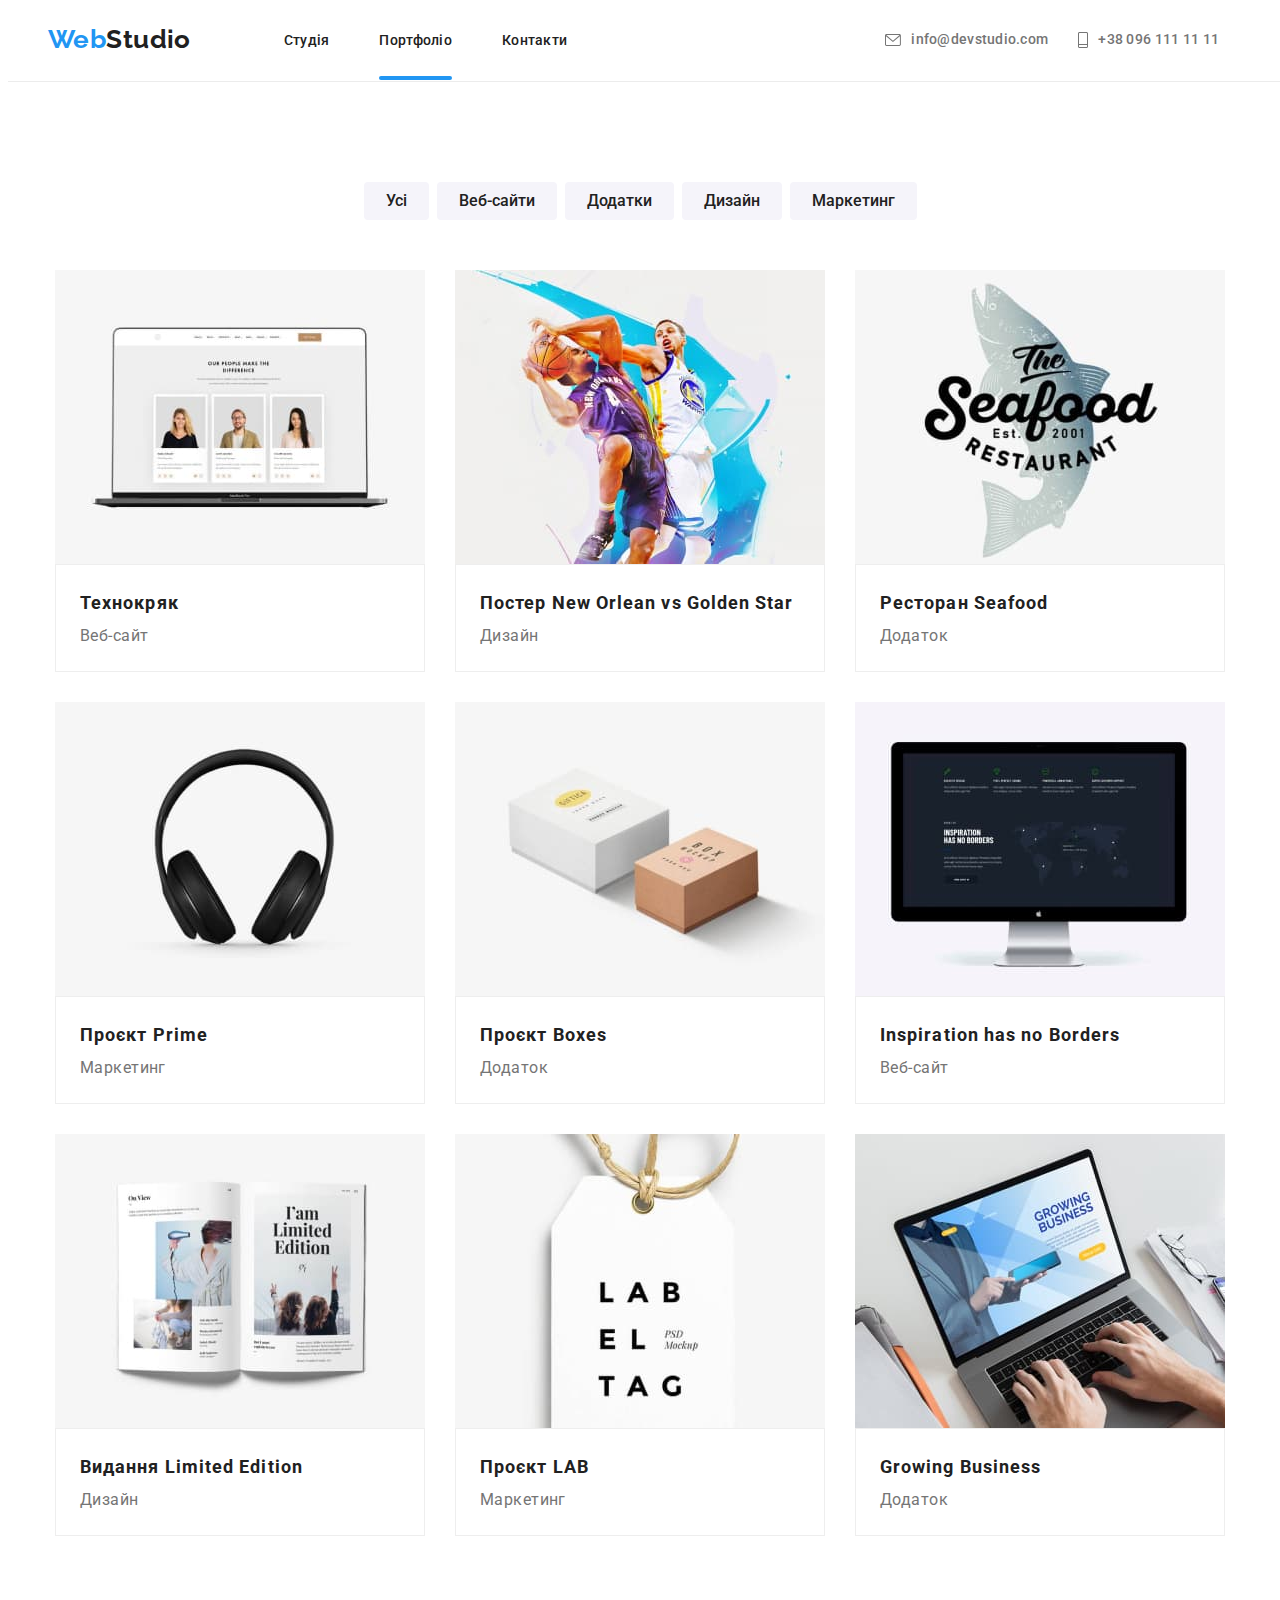
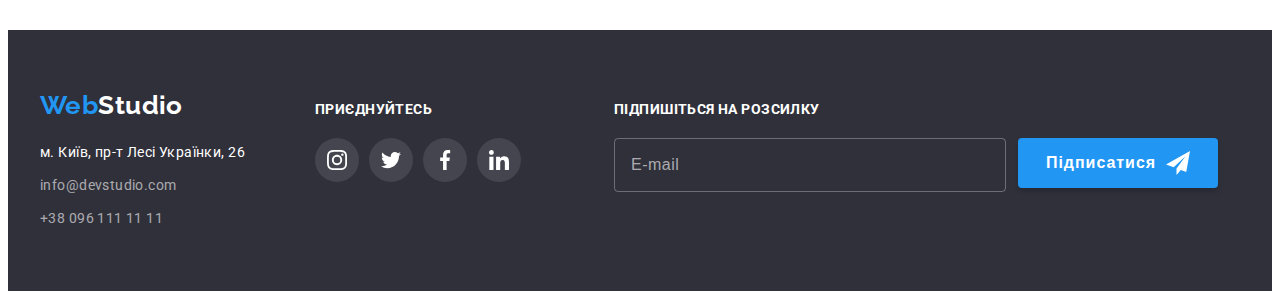
==== commit f5c84e43: "pre-final" ====
--- a/portfolio.html
+++ b/portfolio.html
@@ -1,212 +1,217 @@
 <!DOCTYPE html>
 <html lang="uk">
-    <head>
-        <meta charset="UTF-8">
-        <meta http-equiv="X-UA-Compatible" content="IE=edge">
-        <meta name="viewport" content="width=device-width, initial-scale=1.0">
-        
-        <link rel="preconnect" href="https://fonts.googleapis.com">
-        <link rel="preconnect" href="https://fonts.gstatic.com" crossorigin>
-        <link href="https://fonts.googleapis.com/css2?family=Raleway:wght@700&family=Roboto:wght@400;500;700;900&display=swap" rel="stylesheet">
-
-        <link rel="stylesheet" href="https://cdnjs.cloudflare.com/ajax/libs/modern-normalize/1.1.0/modern-normalize.min.css" integrity="sha512-wpPYUAdjBVSE4KJnH1VR1HeZfpl1ub8YT/NKx4PuQ5NmX2tKuGu6U/JRp5y+Y8XG2tV+wKQpNHVUX03MfMFn9Q==" crossorigin="anonymous" referrerpolicy="no-referrer" />
-
-        <link rel="stylesheet" href="./styles/styles.css">
-        <link rel="stylesheet" href="./css/main.min.css">
-
-        <title>WebStudio</title>
-    </head>
-
-    <body>
-      <header class="header">
-        <div class="container">
-          <nav class="navigation">
-            <a class="logo" href="index.html"> Web<span class="logo--color-light">Studio</span></a>
-            <ul class="menu">
-              <li class="menu__item"><a class="menu__link" href="index.html">Студія</a></li>
-              <li class="menu__item"><a class="menu__link current" href="portfolio.html">Портфоліо</a></li>
-              <li class="menu__item"><a class="menu__link" href="#contacts">Контакти</a></li>
-            </ul>
-      
-            <div class="contacts header__contacts">
-              <ul class="contacts__list">
-                <li class="contacts__item">
-                  <a class="contacts__link" href="mailto:info@devstudio.com">
-                    <svg width="16" height="12">
-                      <use href="./img/icons.svg#icon-mail-icon"></use>
-                    </svg>
-                    info@devstudio.com
-                  </a>
-                </li>
-                <li class="contacts__item">
-                  <a class="contacts__link" href="tel:+380961111111">
-                    <svg width="10" height="16">
-                      <use href="./img/icons.svg#icon-phone-icon"></use>
-                    </svg>
-                    +38 096 111 11 11
-                  </a>
-                </li>
-              </ul>
-            </div>
-          </nav>
+
+<head>
+  <meta charset="UTF-8">
+  <meta http-equiv="X-UA-Compatible" content="IE=edge">
+  <meta name="viewport" content="width=device-width, initial-scale=1.0">
+
+  <link rel="preconnect" href="https://fonts.googleapis.com">
+  <link rel="preconnect" href="https://fonts.gstatic.com" crossorigin>
+  <link href="https://fonts.googleapis.com/css2?family=Raleway:wght@700&family=Roboto:wght@400;500;700;900&display=swap"
+    rel="stylesheet">
+
+  <link rel="stylesheet" href="https://cdnjs.cloudflare.com/ajax/libs/modern-normalize/1.1.0/modern-normalize.min.css"
+    integrity="sha512-wpPYUAdjBVSE4KJnH1VR1HeZfpl1ub8YT/NKx4PuQ5NmX2tKuGu6U/JRp5y+Y8XG2tV+wKQpNHVUX03MfMFn9Q=="
+    crossorigin="anonymous" referrerpolicy="no-referrer" />
+
+  <link rel="stylesheet" href="./styles/styles.css">
+  <link rel="stylesheet" href="./css/main.min.css">
+
+  <title>WebStudio</title>
+</head>
+
+<body>
+  <header class="header">
+    <div class="container header__container">
+      <nav class="navigation header__navigation">
+        <a class="logo navigation__logo" href="index.html"> Web<span class="logo--color-light">Studio</span></a>
+        <ul class="menu">
+          <li class="menu__item"><a class="menu__link" href="index.html">Студія</a></li>
+          <li class="menu__item"><a class="menu__link current" href="portfolio.html">Портфоліо</a></li>
+          <li class="menu__item"><a class="menu__link" href="#contacts">Контакти</a></li>
+        </ul>
+
+        <div class="navigation__contacts">
+          <ul class="contacts__list">
+            <li class="contacts__item">
+              <a class="contacts__link" href="mailto:info@devstudio.com">
+                <svg width="16" height="12">
+                  <use href="./img/icons.svg#icon-mail-icon"></use>
+                </svg>
+                info@devstudio.com
+              </a>
+            </li>
+            <li class="contacts__item">
+              <a class="contacts__link" href="tel:+380961111111">
+                <svg width="10" height="16">
+                  <use href="./img/icons.svg#icon-phone-icon"></use>
+                </svg>
+                +38 096 111 11 11
+              </a>
+            </li>
+          </ul>
         </div>
-      </header>
+      </nav>
+    </div>
+  </header>
 
       <main>
-        <section class="galary">
+        <section class="galary galary__main">
           <div class="container galary__container">
             <ul class="galary__list">
               <li class="galary__item"> 
-                <button class="galary__btn" type="button"> <span class="btn-title">Усі</span></button>
-              </li>
-              <li class="galary__item">
-                <button class="galary__btn" type="button"> <span class="btn-title">Веб-сайти</span></button>
-              </li>
-              <li class="galary__item">
-                <button class="galary__btn" type="button"> <span class="btn-title">Додатки</span></button>
-              </li>
-              <li class="galary__item">
-                <button class="galary__btn" type="button"> <span class="btn-title">Дизайн</span></button>
-              </li>
-              <li class="galary__item">
-                <button class="galary__btn" type="button"> <span class="btn-title">Маркетинг</span></button>        
+                <button class="galary__btn" type="button"> <span class="galary__btn-title">Усі</span></button>
+              </li>
+              <li class="galary__item">
+                <button class="galary__btn" type="button"> <span class="galary__btn-title">Веб-сайти</span></button>
+              </li>
+              <li class="galary__item">
+                <button class="galary__btn" type="button"> <span class="galary__btn-title">Додатки</span></button>
+              </li>
+              <li class="galary__item">
+                <button class="galary__btn" type="button"> <span class="galary__btn-title">Дизайн</span></button>
+              </li>
+              <li class="galary__item">
+                <button class="galary__btn" type="button"> <span class="galary__btn-title">Маркетинг</span></button>        
               </li>
             </ul>
           </div>
 
-          <div class="container cards__container">       
-            <ul class="cards__list">
-              <li class="cards__item">
-                <a class="cards__link" href="">
-                <div class="cards__wrap">
-                  <div class="cards__content">
+          <div class="container">       
+            <ul class="grid__list">
+
+              <li class="grid__item">
+                <a class="grid__link" href="">
+                <div class="product">
+                  <div class="product__wrap">
                     <img src="./img-portfolio/portfolio-1.jpg" alt="Візуальне зображення сайту Технокряк" width="370" height="294">
-                    <p class="cards__text">Ресурс пропонує комплексні пропозиції з різним рівнем функціоналу та сервісів. Все це дозволить відвідувачу отримати вичерпні відомості про компанію чи приватну особу.</p>
-                  </div>
-
-                  <div class="portfolio-description">
-                    <h3 class="project-name">Технокряк</h3> 
-                    <p class="project-type">Веб-сайт</p>
+                    <p class="product__text">Ресурс пропонує комплексні пропозиції з різним рівнем функціоналу та сервісів. Все це дозволить відвідувачу отримати вичерпні відомості про компанію чи приватну особу.</p>
+                  </div>
+
+                  <div class="product__description">
+                    <h3 class="description__name">Технокряк</h3> 
+                    <p class="description__text">Веб-сайт</p>
                   </div>
                 </div>
                 </a>
               </li>
 
-              <li class="project-item">
-                <a class="project-link" href="">
-                  <div class="project-card">
-                    <div class="project-definition">
+              <li class="grid__item">
+                <a class="grid__link" href="">
+                  <div class="product">
+                    <div class="product__wrap">
                         <img src="./img-portfolio/portfolio-2.jpg" alt="Баскетболіст New Orlean та Golden Star" width="370" height="294">
-                        <p class="definition-text">Ресурс пропонує комплексні пропозиції з різним рівнем функціоналу та сервісів. Все це дозволить відвідувачу отримати вичерпні відомості про компанію чи приватну особу.</p>
-                      </div>
-                    <div class="portfolio-description">
-                      <h3 class="project-name">Постер New Orlean vs Golden Star</h3> 
-                      <p class="project-type">Дизайн</p>
-                    </div>
-                  </div>
-                </a>
-              </li>
-
-              <li class="project-item">
-                <a class="project-link" href="">
-                  <div class="project-card">
-                    <div class="project-definition">
+                        <p class="product__text">Ресурс пропонує комплексні пропозиції з різним рівнем функціоналу та сервісів. Все це дозволить відвідувачу отримати вичерпні відомості про компанію чи приватну особу.</p>
+                      </div>
+                    <div class="product__description">
+                      <h3 class="description__name">Постер New Orlean vs Golden Star</h3> 
+                      <p class="description__text">Дизайн</p>
+                    </div>
+                  </div>
+                </a>
+              </li>
+
+              <li class="grid__item">
+                <a class="grid__link" href="">
+                  <div class="product">
+                    <div class="product__wrap">
                         <img src="./img-portfolio/portfolio-3.jpg" alt="Візуальне зображення ресторан Seafood на фоні форелі" width="370" height="294">
-                        <p class="definition-text">Ресурс пропонує комплексні пропозиції з різним рівнем функціоналу та сервісів. Все це дозволить відвідувачу отримати вичерпні відомості про компанію чи приватну особу.</p>
-                      </div>
-                    <div class="portfolio-description">
-                      <h3 class="project-name">Ресторан Seafood</h3> 
-                      <p class="project-type">Додаток</p>
-                    </div>
-                  </div>
-                </a>
-              </li>
-
-              <li class="project-item">
-                <a class="project-link" href="">
-                  <div class="project-card">
-                    <div class="project-definition">
+                        <p class="product__text">Ресурс пропонує комплексні пропозиції з різним рівнем функціоналу та сервісів. Все це дозволить відвідувачу отримати вичерпні відомості про компанію чи приватну особу.</p>
+                      </div>
+                    <div class="product__description">
+                      <h3 class="description__name">Ресторан Seafood</h3> 
+                      <p class="description__text">Додаток</p>
+                    </div>
+                  </div>
+                </a>
+              </li>
+
+              <li class="grid__item">
+                <a class="grid__link" href="">
+                  <div class="product">
+                    <div class="product__wrap">
                         <img src="./img-portfolio/portfolio-4.jpg" alt="Чорні навушників" width="370" height="294">
-                        <p class="definition-text">Ресурс пропонує комплексні пропозиції з різним рівнем функціоналу та сервісів. Все це дозволить відвідувачу отримати вичерпні відомості про компанію чи приватну особу.</p>
-                      </div>
-                    <div class="portfolio-description">
-                      <h3 class="project-name">Проєкт Prime</h3> 
-                      <p class="project-type">Маркетинг</p>
-                    </div>
-                  </div>
-                </a>
-              </li>
-
-              <li class="project-item">
-                <a class="project-link" href="">
-                  <div class="project-card">
-                    <div class="project-definition">
+                        <p class="product__text">Ресурс пропонує комплексні пропозиції з різним рівнем функціоналу та сервісів. Все це дозволить відвідувачу отримати вичерпні відомості про компанію чи приватну особу.</p>
+                      </div>
+                    <div class="product__description">
+                      <h3 class="description__name">Проєкт Prime</h3> 
+                      <p class="description__text">Маркетинг</p>
+                    </div>
+                  </div>
+                </a>
+              </li>
+
+              <li class="grid__item">
+                <a class="grid__link" href="">
+                  <div class="product">
+                    <div class="product__wrap">
                         <img src="./img-portfolio/portfolio-5.jpg" alt="Білий та коричневий підручники" width="370" height="294">
-                        <p class="definition-text">Ресурс пропонує комплексні пропозиції з різним рівнем функціоналу та сервісів. Все це дозволить відвідувачу отримати вичерпні відомості про компанію чи приватну особу.</p>
-                      </div>
-                    <div class="portfolio-description">
-                      <h3 class="project-name">Проєкт Boxes</h3> 
-                      <p class="project-type">Додаток</p>
-                    </div>
-                  </div>
-                </a>
-              </li>
-
-              <li class="project-item">
-                <a class="project-link" href="">
-                  <div class="project-card">
-                    <div class="project-definition">
+                        <p class="product__text">Ресурс пропонує комплексні пропозиції з різним рівнем функціоналу та сервісів. Все це дозволить відвідувачу отримати вичерпні відомості про компанію чи приватну особу.</p>
+                      </div>
+                    <div class="product__description">
+                      <h3 class="description__name">Проєкт Boxes</h3> 
+                      <p class="description__text">Додаток</p>
+                    </div>
+                  </div>
+                </a>
+              </li>
+
+              <li class="grid__item">
+                <a class="grid__link" href="">
+                  <div class="product">
+                    <div class="product__wrap">
                         <img src="./img-portfolio/portfolio-6.jpg" alt="Монітор iMac з візуальним зображенням сайту Inspiration has no Borders" width="370" height="294">
-                        <p class="definition-text">Ресурс пропонує комплексні пропозиції з різним рівнем функціоналу та сервісів. Все це дозволить відвідувачу отримати вичерпні відомості про компанію чи приватну особу.</p>
-                      </div>
-                    <div class="portfolio-description">
-                      <h3 class="project-name">Inspiration has no Borders</h3> 
-                      <p class="project-type">Веб-сайт</p>
-                    </div>
-                  </div>
-                </a>
-              </li>
-
-              <li class="project-item">
-                <a class="project-link" href="">
-                  <div class="project-card">
-                    <div class="project-definition">
+                        <p class="product__text">Ресурс пропонує комплексні пропозиції з різним рівнем функціоналу та сервісів. Все це дозволить відвідувачу отримати вичерпні відомості про компанію чи приватну особу.</p>
+                      </div>
+                    <div class="product__description">
+                      <h3 class="description__name">Inspiration has no Borders</h3> 
+                      <p class="description__text">Веб-сайт</p>
+                    </div>
+                  </div>
+                </a>
+              </li>
+
+              <li class="grid__item">
+                <a class="grid__link" href="">
+                  <div class="product">
+                    <div class="product__wrap">
                         <img src="./img-portfolio/portfolio-7.jpg" alt="Дві розгорнуті сторінки журналу Limited Edition" width="370" height="294">
-                        <p class="definition-text">Ресурс пропонує комплексні пропозиції з різним рівнем функціоналу та сервісів. Все це дозволить відвідувачу отримати вичерпні відомості про компанію чи приватну особу.</p>
-                      </div>
-                    <div class="portfolio-description">
-                      <h3 class="project-name">Видання Limited Edition</h3> 
-                      <p class="project-type">Дизайн</p>
+                        <p class="product__text">Ресурс пропонує комплексні пропозиції з різним рівнем функціоналу та сервісів. Все це дозволить відвідувачу отримати вичерпні відомості про компанію чи приватну особу.</p>
+                      </div>
+                    <div class="product__description">
+                      <h3 class="description__name">Видання Limited Edition</h3> 
+                      <p class="description__text">Дизайн</p>
                     </div>
                   </div >
                 </a>
               </li>
 
-              <li class="project-item">
-                <a class="project-link" href="">
-                  <div class="project-card">
-                    <div class="project-definition">
+              <li class="grid__item">
+                <a class="grid__link" href="">
+                  <div class="product">
+                    <div class="product__wrap">
                         <img src="./img-portfolio/portfolio-8.jpg" alt="Біла паперова бірка з логотипом LAB" width="370" height="294">
-                        <p class="definition-text">Ресурс пропонує комплексні пропозиції з різним рівнем функціоналу та сервісів. Все це дозволить відвідувачу отримати вичерпні відомості про компанію чи приватну особу.</p>
-                      </div>
-                    <div class="portfolio-description">
-                      <h3 class="project-name">Проєкт LAB</h3> 
-                      <p class="project-type">Маркетинг</p>
-                    </div>
-                  </div>
-                </a>
-              </li>
-
-              <li class="project-item">
-                <a class="project-link" href="">
-                  <div class="project-card">
-                    <div class="project-definition">
+                        <p class="product__text">Ресурс пропонує комплексні пропозиції з різним рівнем функціоналу та сервісів. Все це дозволить відвідувачу отримати вичерпні відомості про компанію чи приватну особу.</p>
+                      </div>
+                    <div class="product__description">
+                      <h3 class="description__name">Проєкт LAB</h3> 
+                      <p class="description__text">Маркетинг</p>
+                    </div>
+                  </div>
+                </a>
+              </li>
+
+              <li class="grid__item">
+                <a class="grid__link" href="">
+                  <div class="product">
+                    <div class="product__wrap">
                         <img src="./img-portfolio/portfolio-9.jpg" alt="Візуальне зображення роботи за комп'ютером з сайтом Growing Business" width="370" height="294">
-                        <p class="definition-text">Ресурс пропонує комплексні пропозиції з різним рівнем функціоналу та сервісів. Все це дозволить відвідувачу отримати вичерпні відомості про компанію чи приватну особу.</p>
-                      </div>
-                    <div class="portfolio-description">
-                      <h3 class="project-name">Growing Business</h3> 
-                      <p class="project-type">Додаток</p>
+                        <p class="product__text">Ресурс пропонує комплексні пропозиції з різним рівнем функціоналу та сервісів. Все це дозволить відвідувачу отримати вичерпні відомості про компанію чи приватну особу.</p>
+                      </div>
+                    <div class="product__description">
+                      <h3 class="description__name">Growing Business</h3> 
+                      <p class="description__text">Додаток</p>
                     </div>
                   </div>
                 </a>
@@ -216,76 +221,76 @@
         </section>   
       </main>
 
-    <footer>
-      <div class="footer__container container">
-        <div class="contacts footer__contacts">
-          <a class="logo" href="index.html"> Web<span class="logo--color-dark">Studio</span></a>
-          <address id="contacts">
-            <ul>
-              <li class="footer__contacts-item"><a class="footer__adds" href="https://goo.gl/maps/CPtrU1FHBa2aNyZL9"
-                  target="_blank" rel="noopener noreferrer nofollow">м. Київ, пр-т Лесі Українки, 26 </a></li>
-              <li class="footer__contacts-item"><a class="footer__contact-link"
-                  href="mailto:info@devstudio.com">info@devstudio.com</a></li>
-              <li class="footer__contacts-item"><a class="footer__contact-link" href="tel:+380961111111">+38 096 111 11
-                  11</a></li>
+      <footer>
+        <div class="container footer__container">
+          <div class="footer__contacts">
+            <a class="logo footer__logo" href="index.html"> Web<span class="logo--color-dark">Studio</span></a>
+            <address id="contacts">
+              <ul>
+                <li class="footer__contacts-item"><a class="footer__adds" href="https://goo.gl/maps/CPtrU1FHBa2aNyZL9"
+                    target="_blank" rel="noopener noreferrer nofollow">м. Київ, пр-т Лесі Українки, 26 </a></li>
+                <li class="footer__contacts-item"><a class="footer__contact-link"
+                    href="mailto:info@devstudio.com">info@devstudio.com</a></li>
+                <li class="footer__contacts-item"><a class="footer__contact-link" href="tel:+380961111111">+38 096 111 11
+                    11</a></li>
+              </ul>
+            </address>
+          </div>
+      
+          <div class="footer__soc">
+            <h4 class="footer__soc-title">приєднуйтесь</h4>
+            <ul class="footer__soc-list">
+      
+              <li class="footer__soc-item">
+                <a href="" class="footer__soc-link">
+                  <svg class="footer__soc-icon" width="20" height="20">
+                    <use href="./img/icons.svg#icon-instagram"></use>
+                  </svg>
+                </a>
+              </li>
+      
+              <li class="footer__soc-item">
+                <a href="" class="footer__soc-link">
+                  <svg class="footer__soc-icon" width="20" height="20">
+                    <use href="./img/icons.svg#icon-twitter"></use>
+                  </svg>
+                </a>
+              </li>
+      
+              <li class="footer__soc-item">
+                <a href="" class="footer__soc-link">
+                  <svg class="footer__soc-icon" width="20" height="20">
+                    <use href="./img/icons.svg#icon-facebook"></use>
+                  </svg>
+                </a>
+              </li>
+      
+              <li class="footer__soc-item">
+                <a href="" class="footer__soc-link">
+                  <svg class="footer__soc-icon" width="20" height="20">
+                    <use href="./img/icons.svg#icon-linkedin"></use>
+                  </svg>
+                </a>
+              </li>
             </ul>
-          </address>
+          </div>
+      
+          <div class="footer__subs">
+            <form class="subs__form">
+              <label for="footer-user-email" class="subs__title">Підпишіться на розсилку</label>
+              <div class="subs__wrap">
+                <input type="email" name="footer-user-email" class="subs__wrap-input" placeholder="E-mail"
+                  id="footer-user-email" required>
+      
+                <button type="submit" class="subs__btn">Підписатися
+                  <svg class="subs__btn-icon" width="24" height="24">
+                    <use href="./img/icons.svg#icon-send"></use>
+                  </svg>
+                </button>
+              </div>
+            </form>
+          </div>
         </div>
-    
-        <div class="footer__soc">
-          <h4 class="footer__soc-title">приєднуйтесь</h4>
-          <ul class="footer__soc-list">
-    
-            <li class="footer__soc-item">
-              <a href="" class="footer__soc-link">
-                <svg class="footer__soc-icon" width="20" height="20">
-                  <use href="./img/icons.svg#icon-instagram"></use>
-                </svg>
-              </a>
-            </li>
-    
-            <li class="footer__soc-item">
-              <a href="" class="footer__soc-link">
-                <svg class="footer__soc-icon" width="20" height="20">
-                  <use href="./img/icons.svg#icon-twitter"></use>
-                </svg>
-              </a>
-            </li>
-    
-            <li class="footer__soc-item">
-              <a href="" class="footer__soc-link">
-                <svg class="footer__soc-icon" width="20" height="20">
-                  <use href="./img/icons.svg#icon-facebook"></use>
-                </svg>
-              </a>
-            </li>
-    
-            <li class="footer__soc-item">
-              <a href="" class="footer__soc-link">
-                <svg class="footer__soc-icon" width="20" height="20">
-                  <use href="./img/icons.svg#icon-linkedin"></use>
-                </svg>
-              </a>
-            </li>
-          </ul>
-        </div>
-    
-        <div class="footer__subs">
-          <form class="subs__form">
-            <label for="footer-user-email" class="subs__title">Підпишіться на розсилку</label>
-            <div class="subs__wrap">
-              <input type="email" name="footer-user-email" class="subs__wrap-input" placeholder="E-mail"
-                id="footer-user-email" required>
-    
-              <button type="submit" class="subs__btn">Підписатися
-                <svg class="subs__btn-icon" width="24" height="24">
-                  <use href="./img/icons.svg#icon-send"></use>
-                </svg>
-              </button>
-            </div>
-          </form>
-        </div>
-      </div>
-    </footer>
+      </footer>
     </body>
 </html>--- a/css/main.min.css
+++ b/css/main.min.css
@@ -1 +1 @@
-:root{--primary-text-color: #757575;--secondary-text-color: #212121;--white-color: #FFFFFF;--black-color: #000000;--background-our-team: #F5F4FA;--background-hero-footer: #2F303A;--accent-color: #2196F3;--button-active: #188CE8;--body-color: #F5F5F5;--bottom-color: #ECECEC;--icon-color: #AFB1B8;--projects-description: rgba(47, 48, 58, 0.8);--portfolio-definition: rgba(33, 150, 243, 0.9);--overlay: rgba(0, 0, 0, 0.2);--animation: 250ms cubic-bezier(0.4, 0, 0.2, 1);--modal-border-color: rgba(33, 33, 33, 0.2);--placeholder-color: rgba(117, 117, 117, 0.5)}p,h1,h2,h3,h4,h5,h6{margin:0}ul,ol{margin:0;padding-left:0}button{cursor:pointer}address{font-style:normal}img{display:block;max-width:100%;height:auto}a{text-decoration:none}ul{list-style:none}html{scroll-behavior:smooth}body{font-family:"Roboto",sans-serif;font-size:14px;letter-spacing:.03em;background-color:var(--white-color);padding-top:80px}main{color:var(--background-our-team)}.visually-hidden{position:absolute;white-space:nowrap;width:1px;height:1px;overflow:hidden;border:0;padding:0;clip:rect(0 0 0 0);-webkit-clip-path:inset(50%);clip-path:inset(50%);margin:-1px}.container{width:1200px;padding-left:15px;padding-right:15px;margin:0 auto}.header{background:var(--white-color);flex-direction:row;border-bottom-width:1px;border-bottom-style:solid;border-bottom-color:var(--bottom-color);position:fixed;width:100%;top:0;z-index:5}.navigation__logo{padding-top:24px;padding-bottom:25px;font-family:"Raleway";font-weight:700;font-size:26px;line-height:1.19;color:var(--accent-color)}.logo--color-light{color:var(--secondary-text-color)}.logo--color-dark{color:var(--white-color)}.navigation{display:flex}.menu{padding:32px 318px 32px 93px;display:flex;gap:50px}.menu__link{font-weight:500;line-height:1.14;letter-spacing:.02em;color:var(--secondary-text-color);gap:50px;position:relative;transition:color var(--animation)}.menu__link:hover,.menu__link:focus{color:var(--accent-color)}.current:visited{color:var(--accent-color)}.current:after{content:"";display:block;width:100%;height:4px;background-color:var(--accent-color);border-radius:2px;bottom:-32px;position:absolute}.header__contacts{padding-top:32px;padding-bottom:32px}.contacts__list{display:flex;gap:30px}.contacts__link{font-weight:500;line-height:1.14;letter-spacing:.02em;color:var(--primary-text-color);fill:currentColor;display:flex;align-items:center;gap:10px;transition:color var(--animation)}.contacts__link:hover,.contacts__link:focus{color:var(--accent-color)}.hero{padding-top:94px}.main__banner{background:var(--background-hero-footer);padding:200px 0;background-image:linear-gradient(rgba(47, 48, 58, 0.4), rgba(47, 48, 58, 0.4)),url(../img/hero-bg.jpg);background-repeat:no-repeat;background-position:center;background-size:cover;max-width:1600px;margin:0 auto}.banner__title{font-weight:900;font-size:44px;line-height:1.36;text-align:center;letter-spacing:.06em;text-transform:uppercase;color:var(--white-color);width:696px;margin:0 auto}.banner__button{border:0;border-radius:0;font-family:"Roboto";font-weight:700;font-size:16px;line-height:1.88;text-align:center;letter-spacing:.06em;color:var(--white-color);background-color:var(--accent-color);cursor:pointer;margin:0 auto;display:block;margin-top:30px;padding:10px 32px;box-shadow:0px 4px 4px rgba(0,0,0,.15);border-radius:4px}.banner__button:hover{background-color:var(--button-active);transition:background-color var(--animation)}.features{padding-top:94px}.features__list{height:248px;display:flex;gap:30px}.features__item{width:270px}.features__item:nth-child(2),.features__item:nth-child(3){height:224px}.features__wrap{width:270px;height:120px;margin-bottom:30px;background:var(--background-our-team);border-radius:4px;display:flex;align-items:center;justify-content:center}.features__title{font-weight:700;font-size:14px;line-height:1.14;text-transform:uppercase;color:var(--secondary-text-color);margin-bottom:10px}.features__text{line-height:1.71;color:var(--primary-text-color)}.projects__pictures{padding-top:94px;padding-bottom:94px}.pictures__title{font-weight:700;font-size:36px;line-height:1.17;letter-spacing:none;text-align:center;color:var(--secondary-text-color);margin-bottom:50px}.pictures__list{display:flex;gap:30px;justify-content:space-evenly}.pictures__wrap{position:relative}.pictures__text{position:absolute;bottom:0;display:flex;align-items:center;justify-content:center;width:100%;height:70px;background:var(--projects-description);text-transform:uppercase;color:var(--white-color)}.people__team{background:var(--background-our-team);padding-top:94px;padding-bottom:94px}.people__title{font-weight:700;font-size:36px;line-height:1.17;letter-spacing:none;text-align:center;color:var(--secondary-text-color);margin-bottom:50px}.people__list{display:flex;gap:30px;justify-content:space-evenly}.people__item{box-shadow:0px 1px 3px rgba(0,0,0,.12),0px 1px 1px rgba(0,0,0,.14),0px 2px 1px rgba(0,0,0,.2);border-radius:0px 0px 4px 4px;width:calc((100% - 90px)/4);text-align:center}.people__wrap{background:var(--white-color);padding-top:30px;padding-bottom:30px;align-items:center}.people__name{font-weight:500;font-size:16px;line-height:1.19;color:var(--secondary-text-color);margin-bottom:10px;padding-left:auto;padding-right:auto}.people__position{margin-bottom:16px;font-size:16px;line-height:1.19;color:var(--primary-text-color)}.people__soc{display:flex;justify-content:center;gap:10px}.people__soc-item{width:44px;height:44px}.people__soc-link{width:100%;height:100%;background:var(--white-color);border-radius:50%;display:flex;align-items:center;justify-content:center;fill:var(--icon-color);transition:background-color var(--animation),fill var(--animation)}.people__soc-link:hover,.people__soc-link:focus{background-color:var(--accent-color);fill:var(--white-color)}.partners__icons{padding-top:94px;padding-bottom:94px}.icons__title{font-weight:700;font-size:36px;line-height:1.17;letter-spacing:none;text-align:center;color:var(--secondary-text-color);margin-bottom:50px}.icons__list{display:flex;gap:30px}.icons__item{width:calc((100% - 150px)/6);height:92px}.icons__link{width:100%;height:100%;border:1px solid var(--icon-color);border-radius:4px;display:flex;align-items:center;justify-content:center;transition:border-color var(--animation)}.icons__link:hover,.icons__link:focus{border-color:var(--accent-color)}.icons__icon{fill:var(--icon-color);transition:fill var(--animation)}.icons__link:hover .icons__icon,.icons__link:focus .icons__icon{fill:var(--accent-color)}.galary__container{margin-bottom:50px}.galary__list{display:flex;gap:8px;justify-content:center}.galary__btn{border:0;border-radius:0;color:var(--secondary-text-color);background:var(--background-our-team);cursor:pointer;margin:0 auto;display:block;padding:6px 22px;border-radius:4px;transition:color var(--animation),background-color var(--animation),box-shadow var(--animation)}.galary__btn:hover,.galary__btn:focus,.galary__btn:visited{color:var(--white-color);background-color:var(--accent-color);box-shadow:0px 3px 1px rgba(0,0,0,.1),0px 1px 2px rgba(0,0,0,.08),0px 2px 2px rgba(0,0,0,.12)}.btn-title{font-family:"Roboto";font-weight:500;font-size:16px;line-height:1.62;text-align:center}.cards{padding-bottom:94px;padding-top:94px}.cards__list{display:flex;flex-wrap:wrap;justify-content:center;gap:30px}.cards__item:hover .definition-text{transform:translateY(0)}.cards__wrap{transition:box-shadow var(--animation)}.cards__wrap:hover,.cards__wrap:focus{box-shadow:0px 1px 1px rgba(0,0,0,.12),0px 4px 4px rgba(0,0,0,.06),1px 4px 6px rgba(0,0,0,.16)}.cards__content{position:relative;overflow:hidden;transition:opacity var(--animation)}.cards-name{font-weight:700;font-size:18px;line-height:2;letter-spacing:.06em;color:var(--secondary-text-color)}.cards-type{font-size:16px;line-height:1.88;color:var(--primary-text-color)}.definition-text{position:absolute;top:0;left:0;padding:63px 24px;color:var(--white-color);font-size:18px;line-height:1.56;background-color:var(--portfolio-definition);height:100%;transform:translateY(100%);transition:transform var(--animation);overflow:auto}.portfolio-description{background:var(--white-color);padding:20px 24px;border:1px solid #eee}footer{background:var(--background-hero-footer);padding-top:60px;padding-bottom:60px}.footer__container{display:flex;align-items:baseline}address{display:flex;gap:70px}.footer__logo{display:block;margin-bottom:20px}.footer__contacts-item:not(:last-child){margin-bottom:9px}.footer__adds{font-style:normal;line-height:1.71;color:var(--white-color);transition:color var(--animation)}.footer__adds:hover,.footer__adds:focus{color:var(--accent-color)}.footer__contact-link{font-style:normal;font-weight:400;line-height:1.71;color:rgba(255,255,255,.6);transition:color var(--animation)}.footer__contact-link:hover,.footer__contact-link:focus{color:var(--accent-color)}.footer__soc{margin-left:70px}.footer__soc-title{font-weight:700;font-size:14px;line-height:1.14;text-transform:uppercase;color:var(--white-color);margin-bottom:20px}.footer__soc-list{display:flex;justify-content:center;gap:10px}.footer__soc-item{width:44px;height:44px}.footer__soc-link{width:100%;height:100%;background:rgba(255,255,255,.1);border-radius:50%;display:flex;align-items:center;justify-content:center;fill:var(--white-color);transition:background-color var(--animation),fill var(--animation)}.footer__soc-link:hover,.footer__soc-link:focus{background-color:var(--accent-color);fill:var(--white-color)}.footer__subs{margin-left:93px}.subs__title{font-weight:700;font-size:14px;line-height:1.14;text-transform:uppercase;color:var(--white-color);margin-bottom:20px}.subs__wrap{margin-top:20px;display:flex}.subs__wrap-input{width:358px;height:50px;padding-left:16px;padding-right:16px;background-color:rgba(0,0,0,0);color:var(--white-color);border:1px solid rgba(255,255,255,.3);border-radius:4px;outline:rgba(0,0,0,0);transition:border-color var(--animation)}.subs__wrap-input:focus{border-color:var(--accent-color)}.subs__wrap-input::-moz-placeholder{font-size:16px;line-height:1.25;letter-spacing:.03em;color:rgba(255,255,255,.6)}.subs__wrap-input:-ms-input-placeholder{font-size:16px;line-height:1.25;letter-spacing:.03em;color:rgba(255,255,255,.6)}.subs__wrap-input::placeholder{font-size:16px;line-height:1.25;letter-spacing:.03em;color:rgba(255,255,255,.6)}.subs__btn{width:200px;height:50px;font-weight:700;font-size:16px;line-height:1.88;letter-spacing:.06em;color:var(--white-color);background-color:var(--accent-color);box-shadow:0px 4px 4px rgba(0,0,0,.15);border-radius:4px;border:rgba(0,0,0,0);display:flex;align-items:center;justify-content:center;margin-left:12px;transition:background-color var(--animation)}.subs__btn:hover{background-color:var(--button-active)}.subs__btn-icon{fill:var(--white-color);margin-left:10px}.backdrop{height:100%;width:100%;top:0;position:fixed;z-index:10;background-color:var(--overlay);transition:opacity var(--animation),visibility var(--animation)}.backdrop.is-hidden{opacity:0;visibility:hidden;pointer-events:none}.backdrop.is-hidden .modal{transform:translate(-50%, -50%);border-radius:50%}.modal{width:528px;min-height:581px;background-color:var(--white-color);box-shadow:0px 1px 3px rgba(0,0,0,.12),0px 1px 1px rgba(0,0,0,.14),0px 2px 1px rgba(0,0,0,.2);border-radius:4px;position:absolute;top:50%;left:50%;bottom:50%;transform:translate(-50%, -50%);transition:transform var(--animation),border-radius var(--animation)}.modal-close{width:30px;height:30px;background-color:var(--white-color);border:1px solid rgba(0,0,0,.1);border-radius:50%;position:absolute;top:8px;right:8px;display:flex;align-items:center;justify-content:center;cursor:pointer;transition:fill var(--animation)}.modal-close:hover,.modal-close:focus{fill:var(--accent-color)}.modal-title{font-weight:700;font-size:20px;line-height:1.15;color:var(--secondary-text-color);text-align:center;margin-top:40px}.modal-form{margin-top:12px;margin-bottom:40px;margin-left:40px;margin-right:40px}.modal-field{margin-top:10px;margin-bottom:10px}.modal-field-comment{margin-top:10px;margin-bottom:20px}.modal-input{width:100%;height:40px;border:1px solid var(--modal-border-color);border-radius:4px;line-height:1.1666666667;letter-spacing:.01em;padding-left:42px;padding-right:15px;outline:rgba(0,0,0,0);transition:border-color var(--animation)}.modal-input:focus{border-color:var(--accent-color)}.modal-input::-moz-placeholder, .modal-input::-moz-placeholder{font-size:12px;color:var(--placeholder-color)}.modal-input:-ms-input-placeholder, .modal-input:-ms-input-placeholder{font-size:12px;color:var(--placeholder-color)}.modal-input::placeholder,.modal-input::placeholder{font-size:12px;color:var(--placeholder-color)}.modal-input:focus+.modal-input{fill:var(--accent-color)}.modal-input-icon{position:absolute;left:20px;top:50%;transform:translateY(-50%);transition:fill var(--animation)}.modal-text{width:100%;height:120px;border:1px solid var(--modal-border-color);border-radius:4px;padding:12px;resize:none;outline:rgba(0,0,0,0);transition:border-color var(--animation)}.modal-text:focus{border-color:var(--accent-color)}.modal-submit{outline:rgba(0,0,0,0);font-weight:700;font-size:16px;line-height:1.88;text-align:center;letter-spacing:.06em;color:var(--white-color);background-color:var(--accent-color);cursor:pointer;margin:0 auto;display:block;padding:10px 52px;box-shadow:0px 4px 4px rgba(0,0,0,.15);border-radius:4px;margin-top:30px;border:rgba(0,0,0,0);transition:background-color var(--animation)}.modal-submit:hover,.modal-submit:focus{background-color:var(--button-active)}.input-label{display:block;font-size:12px;line-height:1.1666666667;letter-spacing:.01em;color:var(--secondary-text-color);margin-bottom:4px}.input-wrap{position:relative;margin-top:px}.checkbox-label{font-size:14px;line-height:1.71;color:var(--primary-text-color);display:flex;align-items:center;justify-content:center}.checkbox-label span{width:16px;height:15px;border:1px solid var(--black-color);box-shadow:0px 4px 4px rgba(0,0,0,.25);border-radius:2px;margin-right:7px;display:flex;align-items:center;justify-content:center;fill:rgba(0,0,0,0);transition:border-color var(--animation),fill var(--animation),background-color var(--animation)}.checkbox-input:checked+.checkbox-label span{background-color:var(--accent-color);border-color:rgba(0,0,0,0);fill:var(--white-color)}.checkbox-input:focus+.checkbox-label span{border-color:var(--accent-color)}.term-link{padding-left:5px;font-size:14px;line-height:1.71;color:var(--accent-color);text-decoration:underline;-webkit-text-decoration-skip-ink:none;text-decoration-skip-ink:none}/*# sourceMappingURL=main.min.css.map */+:root{--primary-text-color: #757575;--secondary-text-color: #212121;--white-color: #FFFFFF;--black-color: #000000;--background-our-team: #F5F4FA;--background-hero-footer: #2F303A;--accent-color: #2196F3;--button-active: #188CE8;--body-color: #F5F5F5;--bottom-color: #ECECEC;--icon-color: #AFB1B8;--projects-description: rgba(47, 48, 58, 0.8);--portfolio-definition: rgba(33, 150, 243, 0.9);--overlay: rgba(0, 0, 0, 0.2);--animation: 250ms cubic-bezier(0.4, 0, 0.2, 1);--modal-border-color: rgba(33, 33, 33, 0.2);--placeholder-color: rgba(117, 117, 117, 0.5)}p,h1,h2,h3,h4,h5,h6{margin:0}ul,ol{margin:0;padding-left:0}button{cursor:pointer}address{font-style:normal}img{display:block;max-width:100%;height:auto}a{text-decoration:none}ul{list-style:none}html{scroll-behavior:smooth}body{font-family:"Roboto",sans-serif;font-size:14px;letter-spacing:.03em;background-color:var(--white-color);padding-top:80px}main{color:var(--background-our-team)}.visually-hidden{position:absolute;white-space:nowrap;width:1px;height:1px;overflow:hidden;border:0;padding:0;clip:rect(0 0 0 0);-webkit-clip-path:inset(50%);clip-path:inset(50%);margin:-1px}.container{width:1200px;padding-left:15px;padding-right:15px;margin:0 auto}.header{background:var(--white-color);flex-direction:row;border-bottom-width:1px;border-bottom-style:solid;border-bottom-color:var(--bottom-color);position:fixed;width:100%;top:0;z-index:5}.logo{font-family:"Raleway";font-weight:700;font-size:26px;line-height:1.19;color:var(--accent-color)}.navigation__logo{padding-top:24px;padding-bottom:25px}.logo--color-light{color:var(--secondary-text-color)}.logo--color-dark{color:var(--white-color)}.header__navigation{display:flex}.menu{padding:32px 318px 32px 93px;display:flex;gap:50px}.menu__link{font-weight:500;line-height:1.14;letter-spacing:.02em;color:var(--secondary-text-color);gap:50px;position:relative;transition:color var(--animation)}.menu__link:hover,.menu__link:focus{color:var(--accent-color)}.current:visited{color:var(--accent-color)}.current:after{content:"";display:block;width:100%;height:4px;background-color:var(--accent-color);border-radius:2px;bottom:-32px;position:absolute}.navigation__contacts{padding-top:32px;padding-bottom:32px}.contacts__list{display:flex;gap:30px}.contacts__link{font-weight:500;line-height:1.14;letter-spacing:.02em;color:var(--primary-text-color);fill:currentColor;display:flex;align-items:center;gap:10px;transition:color var(--animation)}.contacts__link:hover,.contacts__link:focus{color:var(--accent-color)}.main__banner{background:var(--background-hero-footer);padding:200px 0;background-image:linear-gradient(rgba(47, 48, 58, 0.4), rgba(47, 48, 58, 0.4)),url(../img/hero-bg.jpg);background-repeat:no-repeat;background-position:center;background-size:cover;max-width:1600px;margin:0 auto}.banner__title{font-weight:900;font-size:44px;line-height:1.36;text-align:center;letter-spacing:.06em;text-transform:uppercase;color:var(--white-color);width:696px;margin:0 auto}.banner__button{border:0;border-radius:0;font-family:"Roboto";font-weight:700;font-size:16px;line-height:1.88;text-align:center;letter-spacing:.06em;color:var(--white-color);background-color:var(--accent-color);cursor:pointer;margin:0 auto;display:block;margin-top:30px;padding:10px 32px;box-shadow:0px 4px 4px rgba(0,0,0,.15);border-radius:4px}.banner__button:hover{background-color:var(--button-active);transition:background-color var(--animation)}.main__features{padding-top:94px}.features__list{height:248px;display:flex;gap:30px}.features__item{width:270px}.features__item:nth-child(2),.features__item:nth-child(3){height:224px}.features__wrap{width:270px;height:120px;margin-bottom:30px;background:var(--background-our-team);border-radius:4px;display:flex;align-items:center;justify-content:center}.features__title{font-weight:700;font-size:14px;line-height:1.14;text-transform:uppercase;color:var(--secondary-text-color);margin-bottom:10px}.features__text{line-height:1.71;color:var(--primary-text-color)}.main__pictures{padding-top:94px;padding-bottom:94px}.pictures__title{font-weight:700;font-size:36px;line-height:1.17;letter-spacing:none;text-align:center;color:var(--secondary-text-color);margin-bottom:50px}.pictures__list{display:flex;gap:30px;justify-content:space-evenly}.pictures__wrap{position:relative}.pictures__text{position:absolute;bottom:0;display:flex;align-items:center;justify-content:center;width:100%;height:70px;background:var(--projects-description);text-transform:uppercase;color:var(--white-color)}.main__people{background:var(--background-our-team);padding-top:94px;padding-bottom:94px}.people__title{font-weight:700;font-size:36px;line-height:1.17;letter-spacing:none;text-align:center;color:var(--secondary-text-color);margin-bottom:50px}.people__list{display:flex;gap:30px;justify-content:space-evenly}.people__item{box-shadow:0px 1px 3px rgba(0,0,0,.12),0px 1px 1px rgba(0,0,0,.14),0px 2px 1px rgba(0,0,0,.2);border-radius:0px 0px 4px 4px;width:calc((100% - 90px)/4);text-align:center}.people__wrap{background:var(--white-color);padding-top:30px;padding-bottom:30px;align-items:center}.people__name{font-weight:500;font-size:16px;line-height:1.19;color:var(--secondary-text-color);margin-bottom:10px;padding-left:auto;padding-right:auto}.people__position{margin-bottom:16px;font-size:16px;line-height:1.19;color:var(--primary-text-color)}.people__soc{display:flex;justify-content:center;gap:10px}.people__soc-item{width:44px;height:44px}.people__soc-link{width:100%;height:100%;background:var(--white-color);border-radius:50%;display:flex;align-items:center;justify-content:center;fill:var(--icon-color);transition:background-color var(--animation),fill var(--animation)}.people__soc-link:hover,.people__soc-link:focus{background-color:var(--accent-color);fill:var(--white-color)}.main__partners{padding-top:94px;padding-bottom:94px}.icons__title{font-weight:700;font-size:36px;line-height:1.17;letter-spacing:none;text-align:center;color:var(--secondary-text-color);margin-bottom:50px}.icons__list{display:flex;gap:30px}.icons__item{width:calc((100% - 150px)/6);height:92px}.icons__link{width:100%;height:100%;border:1px solid var(--icon-color);border-radius:4px;display:flex;align-items:center;justify-content:center;transition:border-color var(--animation)}.icons__link:hover,.icons__link:focus{border-color:var(--accent-color)}.icons__icon{fill:var(--icon-color);transition:fill var(--animation)}.icons__link:hover .icons__icon,.icons__link:focus .icons__icon{fill:var(--accent-color)}.galary__main{padding-bottom:94px;padding-top:94px}.galary__container{margin-bottom:50px}.galary__list{display:flex;gap:8px;justify-content:center}.galary__btn{border:0;border-radius:0;color:var(--secondary-text-color);background:var(--background-our-team);cursor:pointer;margin:0 auto;display:block;padding:6px 22px;border-radius:4px;transition:color var(--animation),background-color var(--animation),box-shadow var(--animation)}.galary__btn:hover,.galary__btn:focus,.galary__btn:visited{color:var(--white-color);background-color:var(--accent-color);box-shadow:0px 3px 1px rgba(0,0,0,.1),0px 1px 2px rgba(0,0,0,.08),0px 2px 2px rgba(0,0,0,.12)}.galary__btn-title{font-family:"Roboto";font-weight:500;font-size:16px;line-height:1.62;text-align:center}.grid__list{display:flex;flex-wrap:wrap;justify-content:center;gap:30px}.grid__item:hover .product__text{transform:translateY(0)}.product{transition:box-shadow var(--animation)}.product:hover,.product:focus{box-shadow:0px 1px 1px rgba(0,0,0,.12),0px 4px 4px rgba(0,0,0,.06),1px 4px 6px rgba(0,0,0,.16)}.product__wrap{position:relative;overflow:hidden;transition:opacity var(--animation)}.product__text{position:absolute;top:0;left:0;padding:63px 24px;color:var(--white-color);font-size:18px;line-height:1.56;background-color:var(--portfolio-definition);height:100%;transform:translateY(100%);transition:transform var(--animation);overflow:auto}.product__description{background:var(--white-color);padding:20px 24px;border:1px solid #eee}.description__name{font-weight:700;font-size:18px;line-height:2;letter-spacing:.06em;color:var(--secondary-text-color)}.description__text{font-size:16px;line-height:1.88;color:var(--primary-text-color)}footer{background:var(--background-hero-footer);padding-top:60px;padding-bottom:60px}.footer__container{display:flex;align-items:baseline}address{display:flex;gap:70px}.footer__logo{display:block;margin-bottom:20px}.footer__contacts-item:not(:last-child){margin-bottom:9px}.footer__adds{font-style:normal;line-height:1.71;color:var(--white-color);transition:color var(--animation)}.footer__adds:hover,.footer__adds:focus{color:var(--accent-color)}.footer__contact-link{font-style:normal;font-weight:400;line-height:1.71;color:rgba(255,255,255,.6);transition:color var(--animation)}.footer__contact-link:hover,.footer__contact-link:focus{color:var(--accent-color)}.footer__soc{margin-left:70px}.footer__soc-title{font-weight:700;font-size:14px;line-height:1.14;text-transform:uppercase;color:var(--white-color);margin-bottom:20px}.footer__soc-list{display:flex;justify-content:center;gap:10px}.footer__soc-item{width:44px;height:44px}.footer__soc-link{width:100%;height:100%;background:rgba(255,255,255,.1);border-radius:50%;display:flex;align-items:center;justify-content:center;fill:var(--white-color);transition:background-color var(--animation),fill var(--animation)}.footer__soc-link:hover,.footer__soc-link:focus{background-color:var(--accent-color);fill:var(--white-color)}.footer__subs{margin-left:93px}.subs__title{font-weight:700;font-size:14px;line-height:1.14;text-transform:uppercase;color:var(--white-color);margin-bottom:20px}.subs__wrap{margin-top:20px;display:flex}.subs__wrap-input{width:358px;height:50px;padding-left:16px;padding-right:16px;background-color:rgba(0,0,0,0);color:var(--white-color);border:1px solid rgba(255,255,255,.3);border-radius:4px;outline:rgba(0,0,0,0);transition:border-color var(--animation)}.subs__wrap-input:focus{border-color:var(--accent-color)}.subs__wrap-input::-moz-placeholder{font-size:16px;line-height:1.25;letter-spacing:.03em;color:rgba(255,255,255,.6)}.subs__wrap-input:-ms-input-placeholder{font-size:16px;line-height:1.25;letter-spacing:.03em;color:rgba(255,255,255,.6)}.subs__wrap-input::placeholder{font-size:16px;line-height:1.25;letter-spacing:.03em;color:rgba(255,255,255,.6)}.subs__btn{width:200px;height:50px;font-weight:700;font-size:16px;line-height:1.88;letter-spacing:.06em;color:var(--white-color);background-color:var(--accent-color);box-shadow:0px 4px 4px rgba(0,0,0,.15);border-radius:4px;border:rgba(0,0,0,0);display:flex;align-items:center;justify-content:center;margin-left:12px;transition:background-color var(--animation)}.subs__btn:hover{background-color:var(--button-active)}.subs__btn-icon{fill:var(--white-color);margin-left:10px}.backdrop{height:100%;width:100%;top:0;position:fixed;z-index:10;background-color:var(--overlay);transition:opacity var(--animation),visibility var(--animation)}.backdrop.is-hidden{opacity:0;visibility:hidden;pointer-events:none}.backdrop.is-hidden .modal{transform:translate(-50%, -50%);border-radius:50%}.modal{width:528px;min-height:581px;background-color:var(--white-color);box-shadow:0px 1px 3px rgba(0,0,0,.12),0px 1px 1px rgba(0,0,0,.14),0px 2px 1px rgba(0,0,0,.2);border-radius:4px;position:absolute;top:50%;left:50%;bottom:50%;transform:translate(-50%, -50%);transition:transform var(--animation),border-radius var(--animation)}.modal-close{width:30px;height:30px;background-color:var(--white-color);border:1px solid rgba(0,0,0,.1);border-radius:50%;position:absolute;top:8px;right:8px;display:flex;align-items:center;justify-content:center;cursor:pointer;transition:fill var(--animation)}.modal-close:hover,.modal-close:focus{fill:var(--accent-color)}.modal-title{font-weight:700;font-size:20px;line-height:1.15;color:var(--secondary-text-color);text-align:center;margin-top:40px}.modal-form{margin-top:12px;margin-bottom:40px;margin-left:40px;margin-right:40px}.modal-field{margin-top:10px;margin-bottom:10px}.modal-field-comment{margin-top:10px;margin-bottom:20px}.modal-input{width:100%;height:40px;border:1px solid var(--modal-border-color);border-radius:4px;line-height:1.1666666667;letter-spacing:.01em;padding-left:42px;padding-right:15px;outline:rgba(0,0,0,0);transition:border-color var(--animation)}.modal-input:focus{border-color:var(--accent-color)}.modal-input::-moz-placeholder, .modal-input::-moz-placeholder{font-size:12px;color:var(--placeholder-color)}.modal-input:-ms-input-placeholder, .modal-input:-ms-input-placeholder{font-size:12px;color:var(--placeholder-color)}.modal-input::placeholder,.modal-input::placeholder{font-size:12px;color:var(--placeholder-color)}.modal-input:focus+.modal-input{fill:var(--accent-color)}.modal-input-icon{position:absolute;left:20px;top:50%;transform:translateY(-50%);transition:fill var(--animation)}.modal-text{width:100%;height:120px;border:1px solid var(--modal-border-color);border-radius:4px;padding:12px;resize:none;outline:rgba(0,0,0,0);transition:border-color var(--animation)}.modal-text:focus{border-color:var(--accent-color)}.modal-submit{outline:rgba(0,0,0,0);font-weight:700;font-size:16px;line-height:1.88;text-align:center;letter-spacing:.06em;color:var(--white-color);background-color:var(--accent-color);cursor:pointer;margin:0 auto;display:block;padding:10px 52px;box-shadow:0px 4px 4px rgba(0,0,0,.15);border-radius:4px;margin-top:30px;border:rgba(0,0,0,0);transition:background-color var(--animation)}.modal-submit:hover,.modal-submit:focus{background-color:var(--button-active)}.input-label{display:block;font-size:12px;line-height:1.1666666667;letter-spacing:.01em;color:var(--secondary-text-color);margin-bottom:4px}.input-wrap{position:relative;margin-top:px}.checkbox-label{font-size:14px;line-height:1.71;color:var(--primary-text-color);display:flex;align-items:center;justify-content:center}.checkbox-label span{width:16px;height:15px;border:1px solid var(--black-color);box-shadow:0px 4px 4px rgba(0,0,0,.25);border-radius:2px;margin-right:7px;display:flex;align-items:center;justify-content:center;fill:rgba(0,0,0,0);transition:border-color var(--animation),fill var(--animation),background-color var(--animation)}.checkbox-input:checked+.checkbox-label span{background-color:var(--accent-color);border-color:rgba(0,0,0,0);fill:var(--white-color)}.checkbox-input:focus+.checkbox-label span{border-color:var(--accent-color)}.term-link{padding-left:5px;font-size:14px;line-height:1.71;color:var(--accent-color);text-decoration:underline;-webkit-text-decoration-skip-ink:none;text-decoration-skip-ink:none}/*# sourceMappingURL=main.min.css.map */